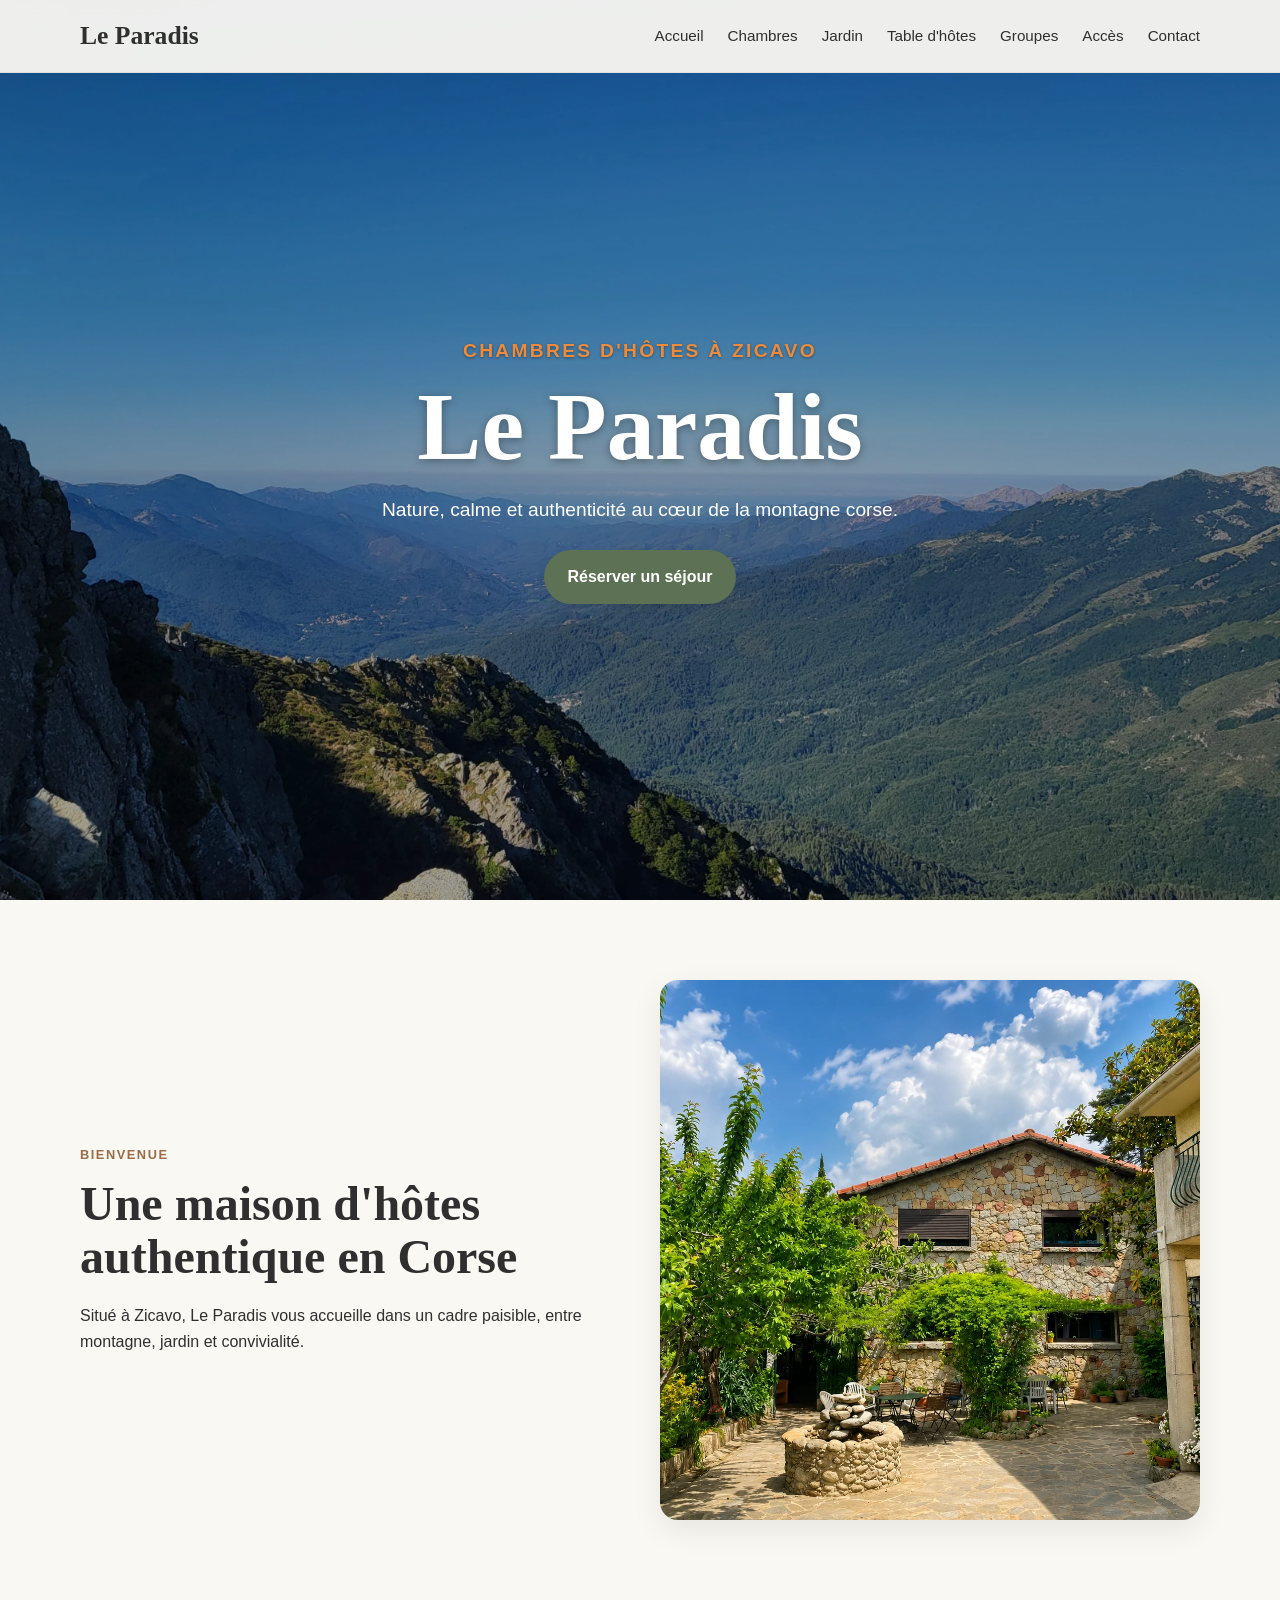
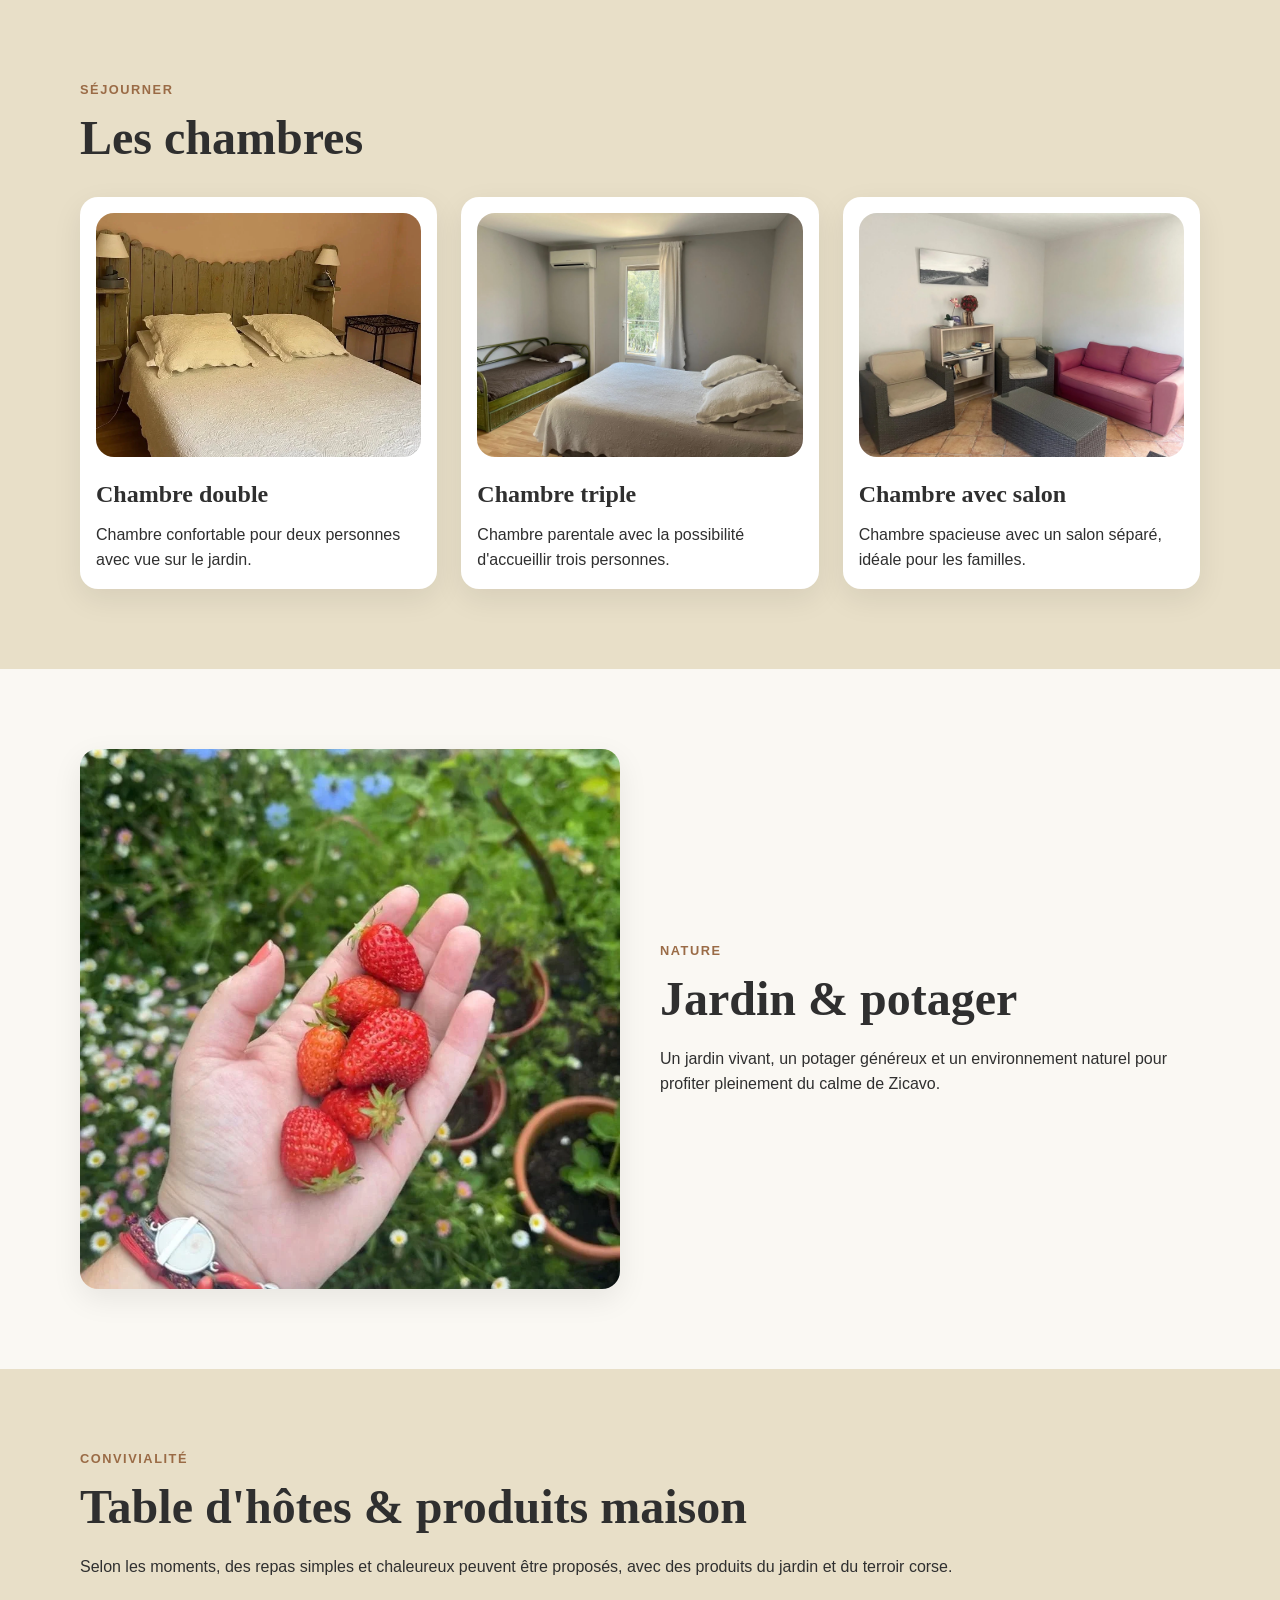
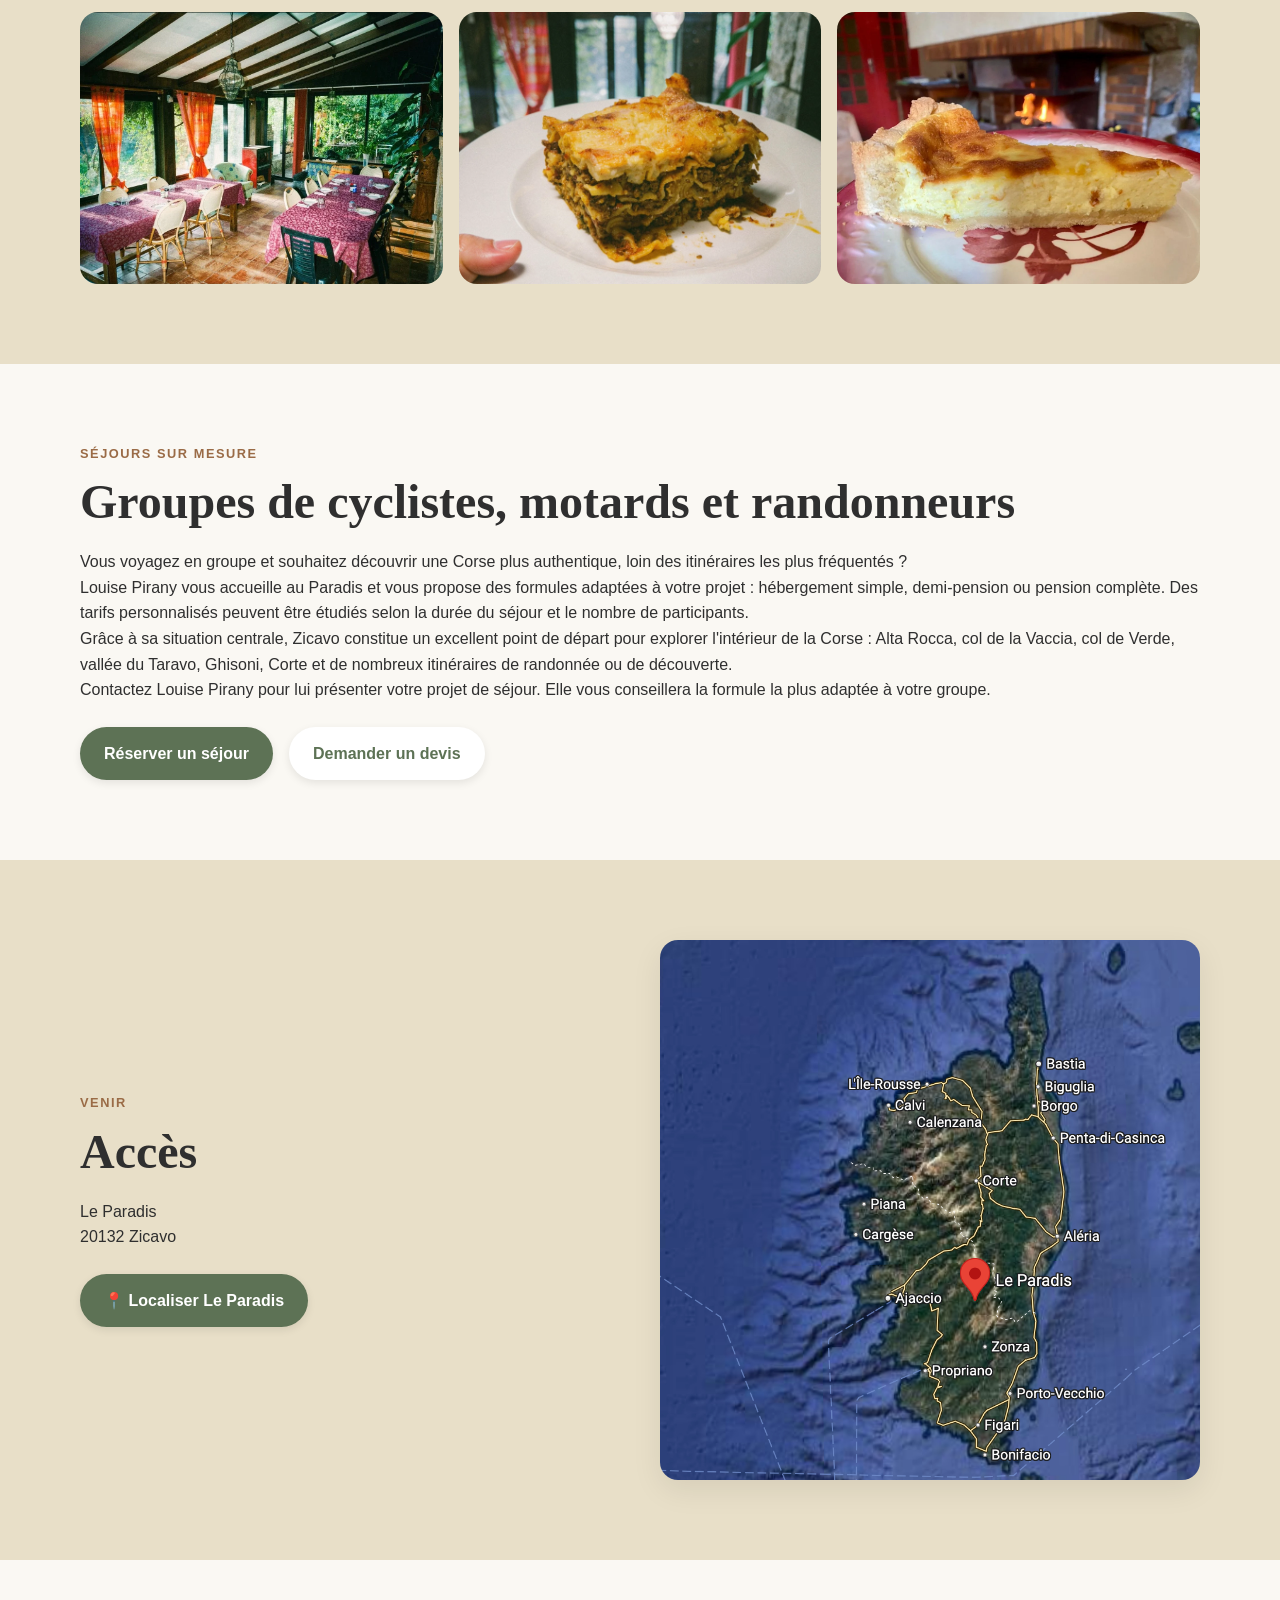
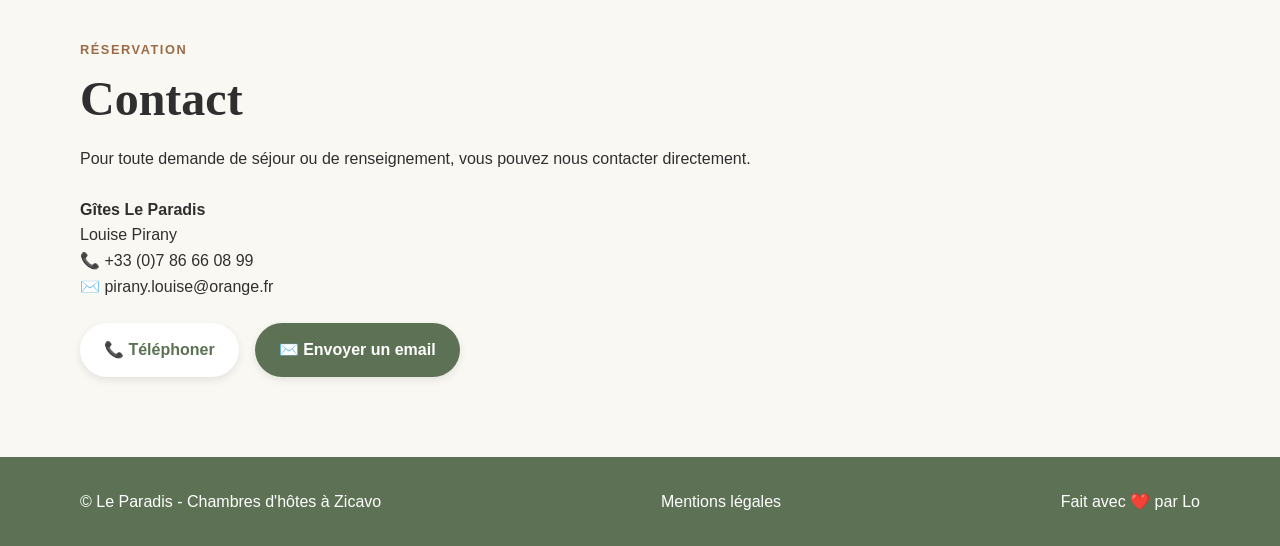
==== index.html @ b8a21bad "add box-shadow to .btn" ====
<!DOCTYPE html>
<html lang="fr">

<head>
    <meta charset="UTF-8" />
    <meta name="viewport" content="width=device-width, initial-scale=1.0" />

    <title>Le Paradis - Chambres d'hôtes à Zicavo en Corse</title>
    <meta name="description"
        content="Maison d'hôtes à Zicavo en Corse. Trois chambres, jardin, repas maison et séjour nature au cœur de la montagne corse." />

    <link rel="apple-touch-icon" sizes="180x180" href="favicon/apple-icon-180x180.png">

    <link rel="icon" type="image/png" sizes="32x32" href="favicon/favicon-32x32.png">
    <link rel="icon" href="favicon/favicon.ico">

    <meta name="theme-color" content="#5d7255">

    <link rel="stylesheet" href="css/style.css" />
</head>

<body>

    <header class="site-header">
        <div class="container header-inner">
            <a href="#accueil" class="logo">Le Paradis</a>

            <button class="nav-toggle" aria-label="Ouvrir le menu">
                ☰
            </button>

            <nav class="site-nav">
                <a href="#accueil">Accueil</a>
                <a href="#chambres">Chambres</a>
                <a href="#jardin">Jardin</a>
                <a href="#repas">Table d'hôtes</a>
                <a href="#groupes">Groupes</a>
                <a href="#acces">Accès</a>
                <a href="#contact">Contact</a>
            </nav>
        </div>
    </header>

    <main>

        <section id="accueil" class="hero">
            <div class="hero-content">
                <p class="eyebrow">Chambres d'hôtes à Zicavo</p>
                <h1>Le Paradis</h1>
                <p>Nature, calme et authenticité au cœur de la montagne corse.</p>
                <a href="#contact" class="btn btn-primary">Réserver un séjour</a>
            </div>
        </section>

        <section class="section">
            <div class="container grid-2">
                <div>
                    <p class="eyebrow">Bienvenue</p>
                    <h2>Une maison d'hôtes authentique en Corse</h2>
                    <p>
                        Situé à Zicavo, Le Paradis vous accueille dans un cadre paisible,
                        entre montagne, jardin et convivialité.
                    </p>
                </div>
                <div class="image-placeholder">
                    <img src="images/maison/le-paradis-zicavo-maison-exterieure.webp"
                        alt="Maison d'hôtes Le Paradis à Zicavo en Corse, jardin et terrasse au cœur de la montagne"
                        class="section-image" width="800" height="600" loading="lazy" />
                </div>
            </div>
        </section>

        <section id="chambres" class="section section-alt">
            <div class="container">
                <p class="eyebrow">Séjourner</p>
                <h2>Les chambres</h2>

                <div class="cards">
                    <article class="card">
                        <div class="card-image">
                            <img src="images/chambres/chambre-double-zicavo.webp"
                                alt="Chambre double de la maison d'hôtes Le Paradis à Zicavo en Corse" loading="lazy"
                                width="800" height="600" />
                        </div>
                        <h3>Chambre double</h3>
                        <p>Chambre confortable pour deux personnes avec vue sur le jardin.</p>
                    </article>

                    <article class="card">
                        <div class="card-image">
                            <img src="images/chambres/chambre-triple-zicavo.webp"
                                alt="Chambre triple de la maison d'hôtes Le Paradis à Zicavo en Corse" loading="lazy"
                                width="800" height="600" />
                        </div>
                        <h3>Chambre triple</h3>
                        <p>Chambre parentale avec la possibilité d'accueillir trois personnes.</p>
                    </article>

                    <article class="card">
                        <div class="card-image">
                            <img src="images/chambres/chambre-salon-zicavo.webp"
                                alt="Chambre avec salon de la maison d'hôtes Le Paradis à Zicavo en Corse"
                                loading="lazy" width="800" height="600" />
                        </div>
                        <h3>Chambre avec salon</h3>
                        <p>Chambre spacieuse avec un salon séparé, idéale pour les familles.</p>
                    </article>
                </div>
            </div>
        </section>

        <section id="jardin" class="section">
            <div class="container grid-2">
                <div class="image-placeholder">
                    <img src="images/jardin/jardin-fraises-zicavo.webp"
                        alt="Fraises du potager de la maison d'hôtes Le Paradis à Zicavo en Corse, nature et calme au cœur de la montagne"
                        class="section-image" width="800" height="600" loading="lazy" />
                </div>
                <div>
                    <p class="eyebrow">Nature</p>
                    <h2>Jardin & potager</h2>
                    <p>
                        Un jardin vivant, un potager généreux et un environnement naturel
                        pour profiter pleinement du calme de Zicavo.
                    </p>
                </div>
            </div>
        </section>

        <section id="repas" class="section section-alt">
            <div class="container">
                <p class="eyebrow">Convivialité</p>
                <h2>Table d'hôtes & produits maison</h2>
                <p>
                    Selon les moments, des repas simples et chaleureux peuvent être proposés,
                    avec des produits du jardin et du terroir corse.
                </p>

                <div class="gallery">
                    <div>
                        <img src="images/repas/repas-salle-a-manger-zicavo.webp"
                            alt="Salle à manger de la maison d'hôtes Le Paradis à Zicavo en Corse, convivialité et produits du terroir"
                            width="800" height="600" loading="lazy" class="gallery-image" />
                    </div>
                    <div>
                        <img src="images/repas/repas-lasagne-zicavo.webp"
                            alt="Lasagne de la maison d'hôtes Le Paradis à Zicavo en Corse, repas maison et convivialité"
                            width="800" height="600" loading="lazy" class="gallery-image" />
                    </div>
                    <div>
                        <img src="images/repas/repas-dessert-zicavo.webp"
                            alt="Dessert de la maison d'hôtes Le Paradis à Zicavo en Corse, repas maison et convivialité"
                            width="800" height="600" loading="lazy" class="gallery-image" />
                    </div>
                </div>
            </div>
        </section>

        <section id="groupes" class="section">
            <div class="container">
                <p class="eyebrow">Séjours sur mesure</p>
                <h2>Groupes de cyclistes, motards et randonneurs</h2>

                <p>
                    Vous voyagez en groupe et souhaitez découvrir une Corse plus authentique,
                    loin des itinéraires les plus fréquentés ?
                </p>

                <p>
                    Louise Pirany vous accueille au Paradis et vous propose des formules
                    adaptées à votre projet : hébergement simple, demi-pension ou pension complète.
                    Des tarifs personnalisés peuvent être étudiés selon la durée du séjour
                    et le nombre de participants.
                </p>

                <p>
                    Grâce à sa situation centrale, Zicavo constitue un excellent point de départ
                    pour explorer l'intérieur de la Corse :
                    Alta Rocca, col de la Vaccia, col de Verde, vallée du Taravo,
                    Ghisoni, Corte et de nombreux itinéraires de randonnée ou de découverte.
                </p>

                <p>
                    Contactez Louise Pirany pour lui présenter votre projet de séjour.
                    Elle vous conseillera la formule la plus adaptée à votre groupe.
                </p>

                <div class="contact-links">
                    <a href="#contact" class="btn btn-primary">
                        Réserver un séjour
                    </a>

                    <a href="mailto:pirany.louise@orange.fr?subject=Demande%20de%20devis%20-%20Le%20Paradis%20%C3%A0%20Zicavo&body=Bonjour%20Madame%20Pirany,"
                        target="_blank" class="btn btn-secondary">
                        Demander un devis
                    </a>
                </div>
            </div>
        </section>

        <section id="acces" class="section section-alt">
            <div class="container grid-2">
                <div>
                    <p class="eyebrow">Venir</p>
                    <h2>Accès</h2>
                    <p>
                        Le Paradis<br />
                        20132 Zicavo
                    </p>
                    <div class="contact-links">
                        <a class="btn btn-primary"
                            href="https://www.google.com/maps/search/?api=1&query=Le+Paradis+Zicavo" target="_blank"
                            rel="noopener noreferrer">
                            📍 Localiser Le Paradis
                        </a>
                    </div>
                </div>

                <div class="image-placeholder">
                    <a href="https://www.google.com/maps/search/?api=1&query=Le+Paradis+Zicavo" target="_blank"
                        rel="noopener noreferrer">
                        <img src="images/acces/le-paradis-route-zicavo.png"
                            alt="Route d'accès à la maison d'hôtes Le Paradis à Zicavo en Corse, nature et montagne"
                            class="section-image" width="800" height="600" loading="lazy" />
                    </a>
                </div>
            </div>
        </section>

        <section id="contact" class="section">
            <div class="container">
                <p class="eyebrow">Réservation</p>
                <h2>Contact</h2>
                <p>
                    Pour toute demande de séjour ou de renseignement, vous pouvez nous contacter directement.<br><br>

                    <strong>Gîtes Le Paradis</strong><br>
                    Louise Pirany<br>
                    📞 +33 (0)7 86 66 08 99<br>
                    ✉️ pirany.louise@orange.fr
                </p>

                <div class="contact-links">
                    <a href="tel:+33786660899" class="btn btn-secondary">📞 Téléphoner</a>
                    <a href="mailto:pirany.louise@orange.fr?subject=Demande%20de%20renseignements%20-%20Le%20Paradis&body=Bonjour%20Madame%20Pirany,"
                        target="_blank" class="btn btn-primary">✉️ Envoyer un email</a>
                </div>
            </div>
        </section>

    </main>

    <footer class="site-footer">
        <div class="container footer-inner">
            <p>© Le Paradis - Chambres d'hôtes à Zicavo</p>
            <a href="mentions-legales.html">Mentions légales</a>
            <a href="https://lo1176.github.io/laurentbinder-portfolio/" target="_blank" rel="noopener noreferrer">
                Fait avec ❤️ par Lo
            </a>
        </div>
    </footer>

    <script src="js/main.js"></script>
</body>

</html>
---- css/style.css ----
:root {
  --color-primary: #5d7255;
  --color-secondary: #e8dfc8;
  --color-accent: #9a6b46;

  --color-text: #2f2f2f;
  --color-muted: #6f6f6f;
  --color-background: #faf8f3;
  --color-white: #ffffff;

  --font-heading: Georgia, serif;
  --font-body: Arial, sans-serif;

  --container-width: 1120px;
  --radius: 18px;
  --shadow: 0 10px 30px rgba(0, 0, 0, 0.08);

  --space-xs: 8px;
  --space-sm: 16px;
  --space-md: 24px;
  --space-lg: 40px;
  --space-xl: 80px;

  --header-height: 72px;
}

/* Reset */
* {
  margin: 0;
  padding: 0;
  box-sizing: border-box;
}

html {
  scroll-behavior: smooth;
}

body {
  font-family: var(--font-body);
  color: var(--color-text);
  background: var(--color-background);
  line-height: 1.6;
}

html,
body {
  overflow-x: hidden;
}

img {
  max-width: 100%;
  display: block;
}

a {
  color: inherit;
  text-decoration: none;
}

/* Layout */
.container {
  width: min(100% - 32px, var(--container-width));
  margin-inline: auto;
}

.section {
  padding-block: var(--space-xl);
}

.section-alt {
  background: var(--color-secondary);
}

.grid-2 {
  display: grid;
  gap: var(--space-lg);
  align-items: center;
}

@media (min-width: 1024px) {
  .grid-2 {
    grid-template-columns: repeat(2, 1fr);
  }
}

/* Header */
.site-header {
  position: fixed;
  top: 0;
  z-index: 10;
  width: 100%;
  background: rgba(250, 248, 243, 0.95);
  backdrop-filter: blur(8px);
  border-bottom: 1px solid rgba(0, 0, 0, 0.06);
}

.header-inner {
  min-height: var(--header-height);
  display: flex;
  align-items: center;
  justify-content: space-between;
  gap: var(--space-sm);
}

.logo {
  font-family: var(--font-heading);
  font-size: 1.6rem;
  font-weight: bold;
}

.site-nav {
  display: none;
  gap: var(--space-md);
  align-items: center;
}

.site-nav a {
  font-size: 0.95rem;
  white-space: nowrap;
}

.nav-toggle {
  background: none;
  border: 0;
  font-size: 1.8rem;
  cursor: pointer;
}

.site-nav.is-open {
  display: flex;
  position: absolute;
  top: var(--header-height);
  left: 0;
  right: 0;
  flex-direction: column;
  background: var(--color-background);
  padding: var(--space-md);
  box-shadow: var(--shadow);
  gap: var(--space-sm);
}

@media (min-width: 1024px) {
  .site-nav {
    display: flex;
  }

  .nav-toggle {
    display: none;
  }
}

/* Hero */
.hero {
  min-height: 100vh;
  width: 100%;
  padding: 120px var(--space-sm) var(--space-xl);
  display: grid;
  place-items: center;
  text-align: center;
  color: var(--color-white);
  background:
    linear-gradient(rgba(0, 0, 0, 0.35), rgba(0, 0, 0, 0.35)),
    url("../images/hero/hero.webp") center / cover no-repeat;
}

.hero-content {
  width: 100%;
  max-width: 760px;
}

.hero .eyebrow {
  color: #ed8b3d;
  text-shadow: 0 1px 3px rgba(0,0,0,0.4);
  font-size: 1.2rem;
}

.hero h1 {
  margin: 12px 0 20px;
  font-family: var(--font-heading);
  font-size: clamp(3rem, 9vw, 6rem);
  line-height: 1;
  text-shadow: 0 2px 8px rgba(0, 0, 0, 0.35);
}

.hero p:not(.eyebrow) {
  margin-bottom: var(--space-md);
  font-size: 1.2rem;
}

/* Text */
h2 {
  margin-bottom: 20px;
  font-family: var(--font-heading);
  font-size: clamp(2rem, 5vw, 3rem);
  line-height: 1.1;
}

h3 {
  margin: 18px 0 8px;
  font-family: var(--font-heading);
  font-size: 1.5rem;
}

.eyebrow {
  margin-bottom: 12px;
  color: var(--color-accent);
  font-size: 0.8rem;
  font-weight: bold;
  letter-spacing: 0.12em;
  text-transform: uppercase;
}

/* Buttons */
.btn {
  display: inline-block;
  padding: 14px 24px;
  border-radius: 999px;
  font-weight: bold;
  transition: 0.25s ease;
  max-width: 100%;
  text-align: center;
  box-shadow: 0 3px 8px rgba(0, 0, 0, 0.09);
}

.btn-primary {
  background: var(--color-primary);
  color: var(--color-white);
}

.btn-secondary {
  background: var(--color-white);
  color: var(--color-primary);
}

.btn:hover {
  transform: translateY(-2px);
  box-shadow: 0 6px 16px rgba(0, 0, 0, 0.12);
}

/* Button containers */
.contact-links {
  display: flex;
  flex-wrap: wrap;
  gap: var(--space-sm);
  margin-top: var(--space-md);
}

.hero-content .btn {
  margin-top: 0;
}

/* Cards */
.cards {
  display: grid;
  grid-template-columns: minmax(0, 1fr);
  gap: var(--space-md);
  margin-top: 32px;
}

@media (min-width: 1024px) {
  .cards {
    grid-template-columns: repeat(3, minmax(0, 1fr));
  }
}

.card {
  min-width: 0;
  width: 100%;
  overflow: hidden;
  background: var(--color-white);
  padding: var(--space-sm);
  border-radius: var(--radius);
  box-shadow: var(--shadow);
}

.card h3,
.card p {
  overflow-wrap: break-word;
}

.card-image,
.gallery div {
  /* min-height: 240px; */
  border-radius: var(--radius);
  background: #d8d0bf;
  display: grid;
  place-items: center;
  overflow: hidden;
  color: var(--color-muted);
}

.card-image {
  aspect-ratio: 4 / 3;
}

.image-placeholder {
  overflow: hidden;
  border-radius: var(--radius);
  box-shadow: var(--shadow);
  aspect-ratio: 1 / 1;
}

.card-image img,
.image-placeholder img,
.section-image,
.gallery img {
  width: 100%;
  height: 100%;
  object-fit: cover;
  display: block;
}

/* Gallery */
.gallery {
  display: grid;
  gap: var(--space-sm);
  margin-top: 32px;
}

@media (min-width: 1024px) {
  .gallery {
    grid-template-columns: repeat(3, 1fr);
  }
}

/* Footer */
.site-footer {
  background: var(--color-primary);
  color: var(--color-white);
  padding-block: 32px;
}

.footer-inner {
  display: flex;
  flex-direction: column;
  gap: 12px;
}

@media (min-width: 1024px) {
  .footer-inner {
    flex-direction: row;
    justify-content: space-between;
    align-items: center;
  }
}
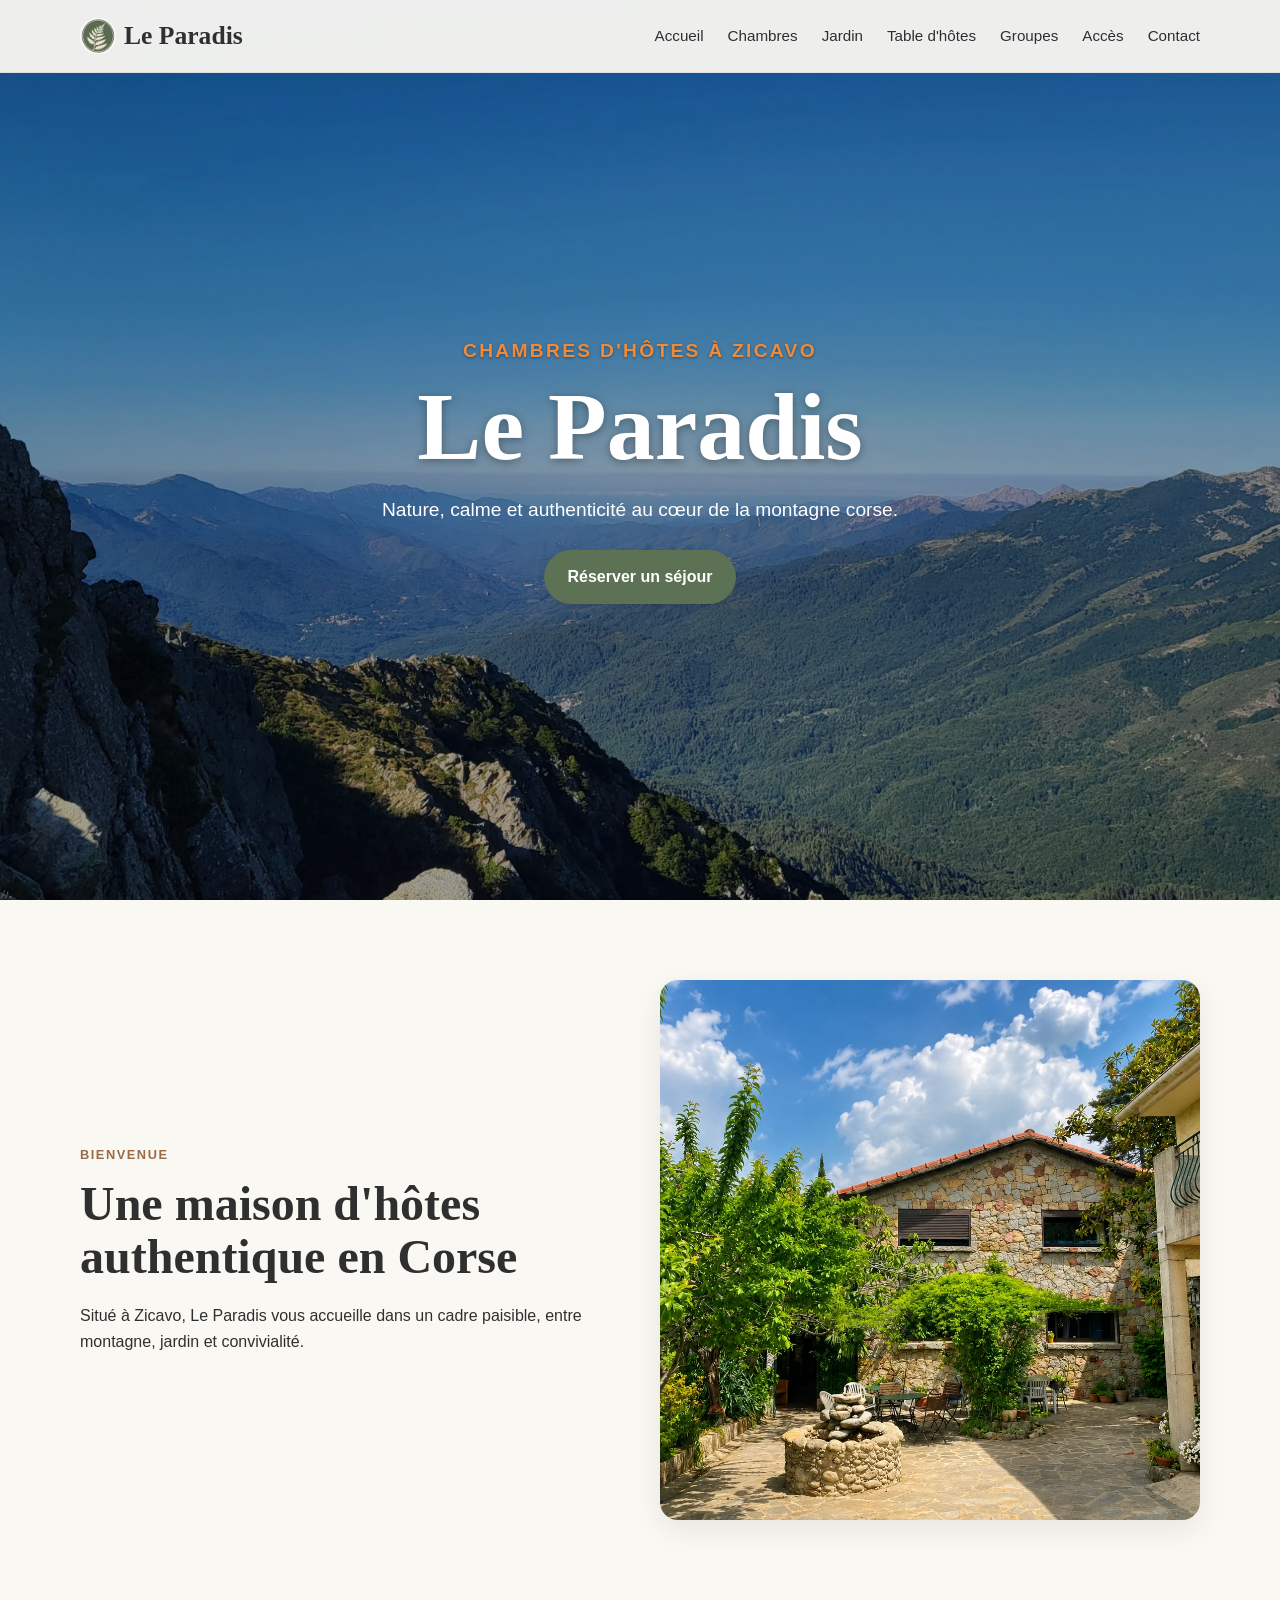
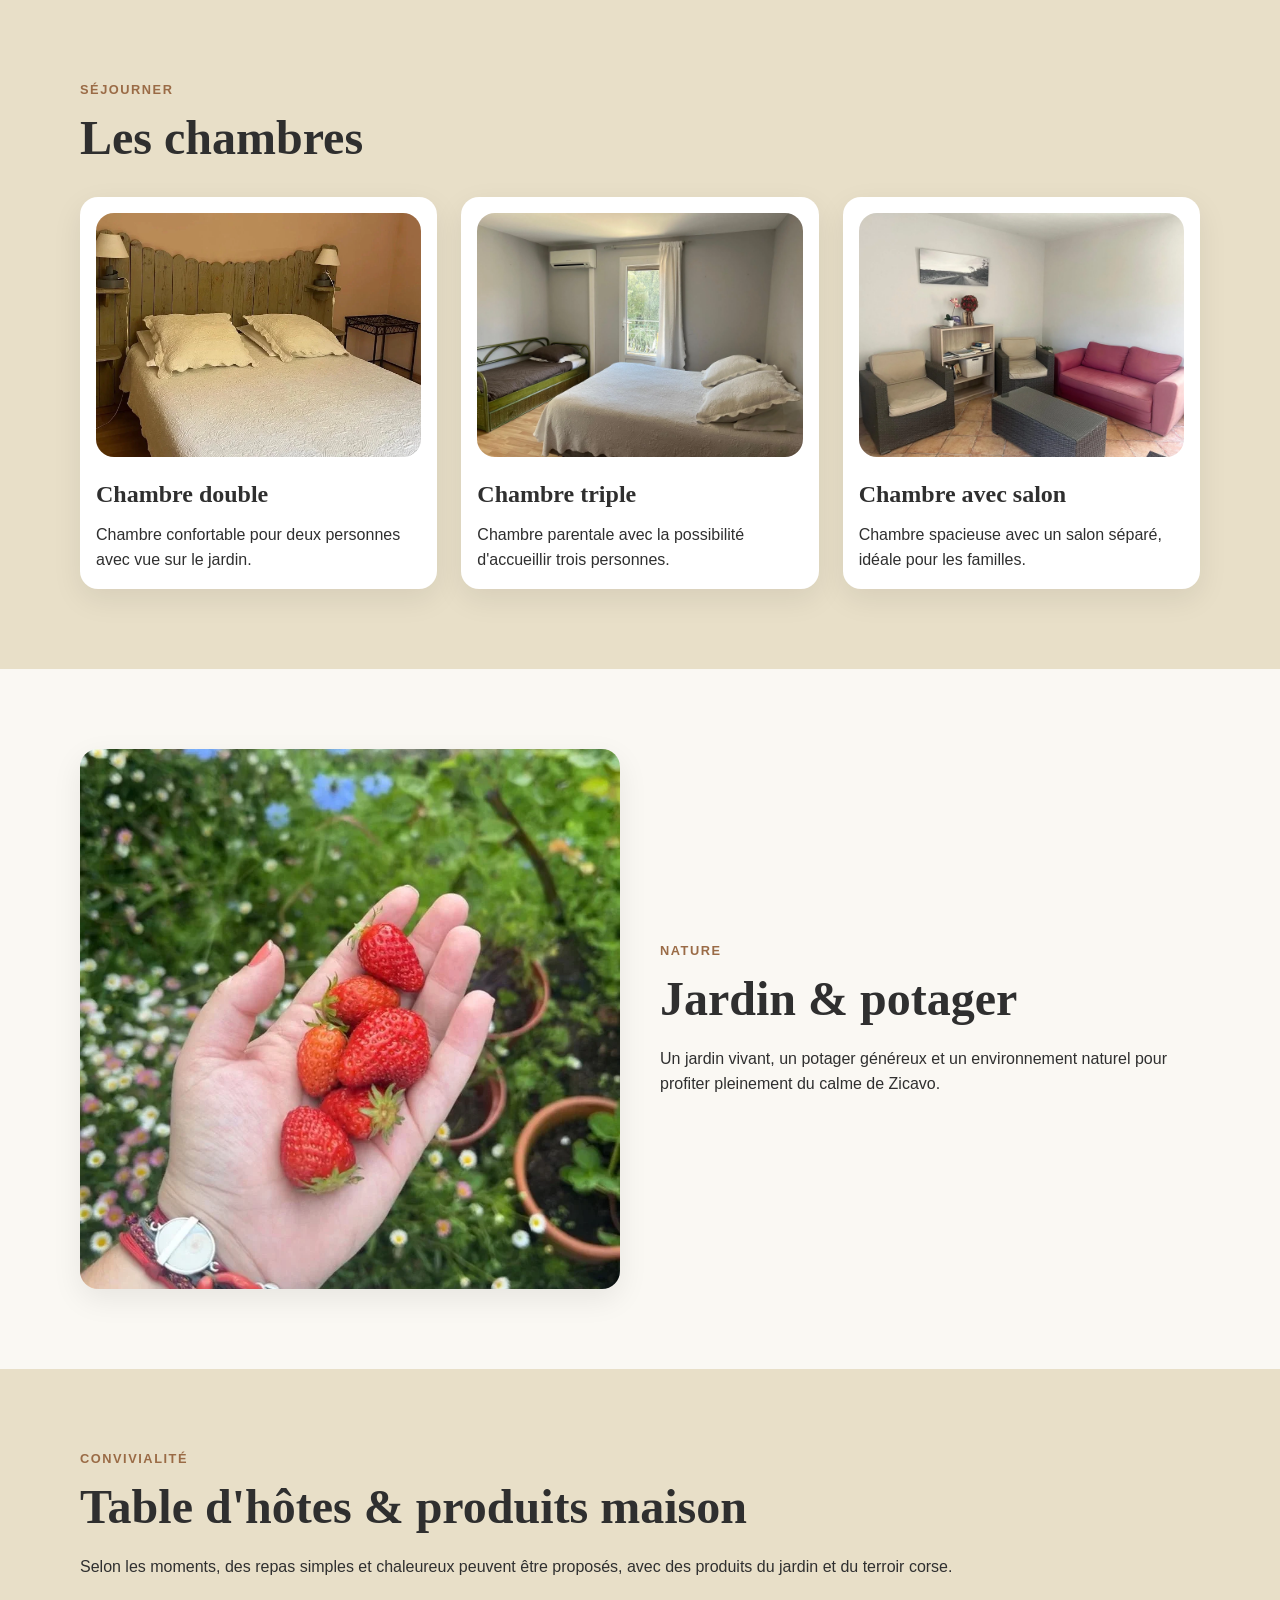
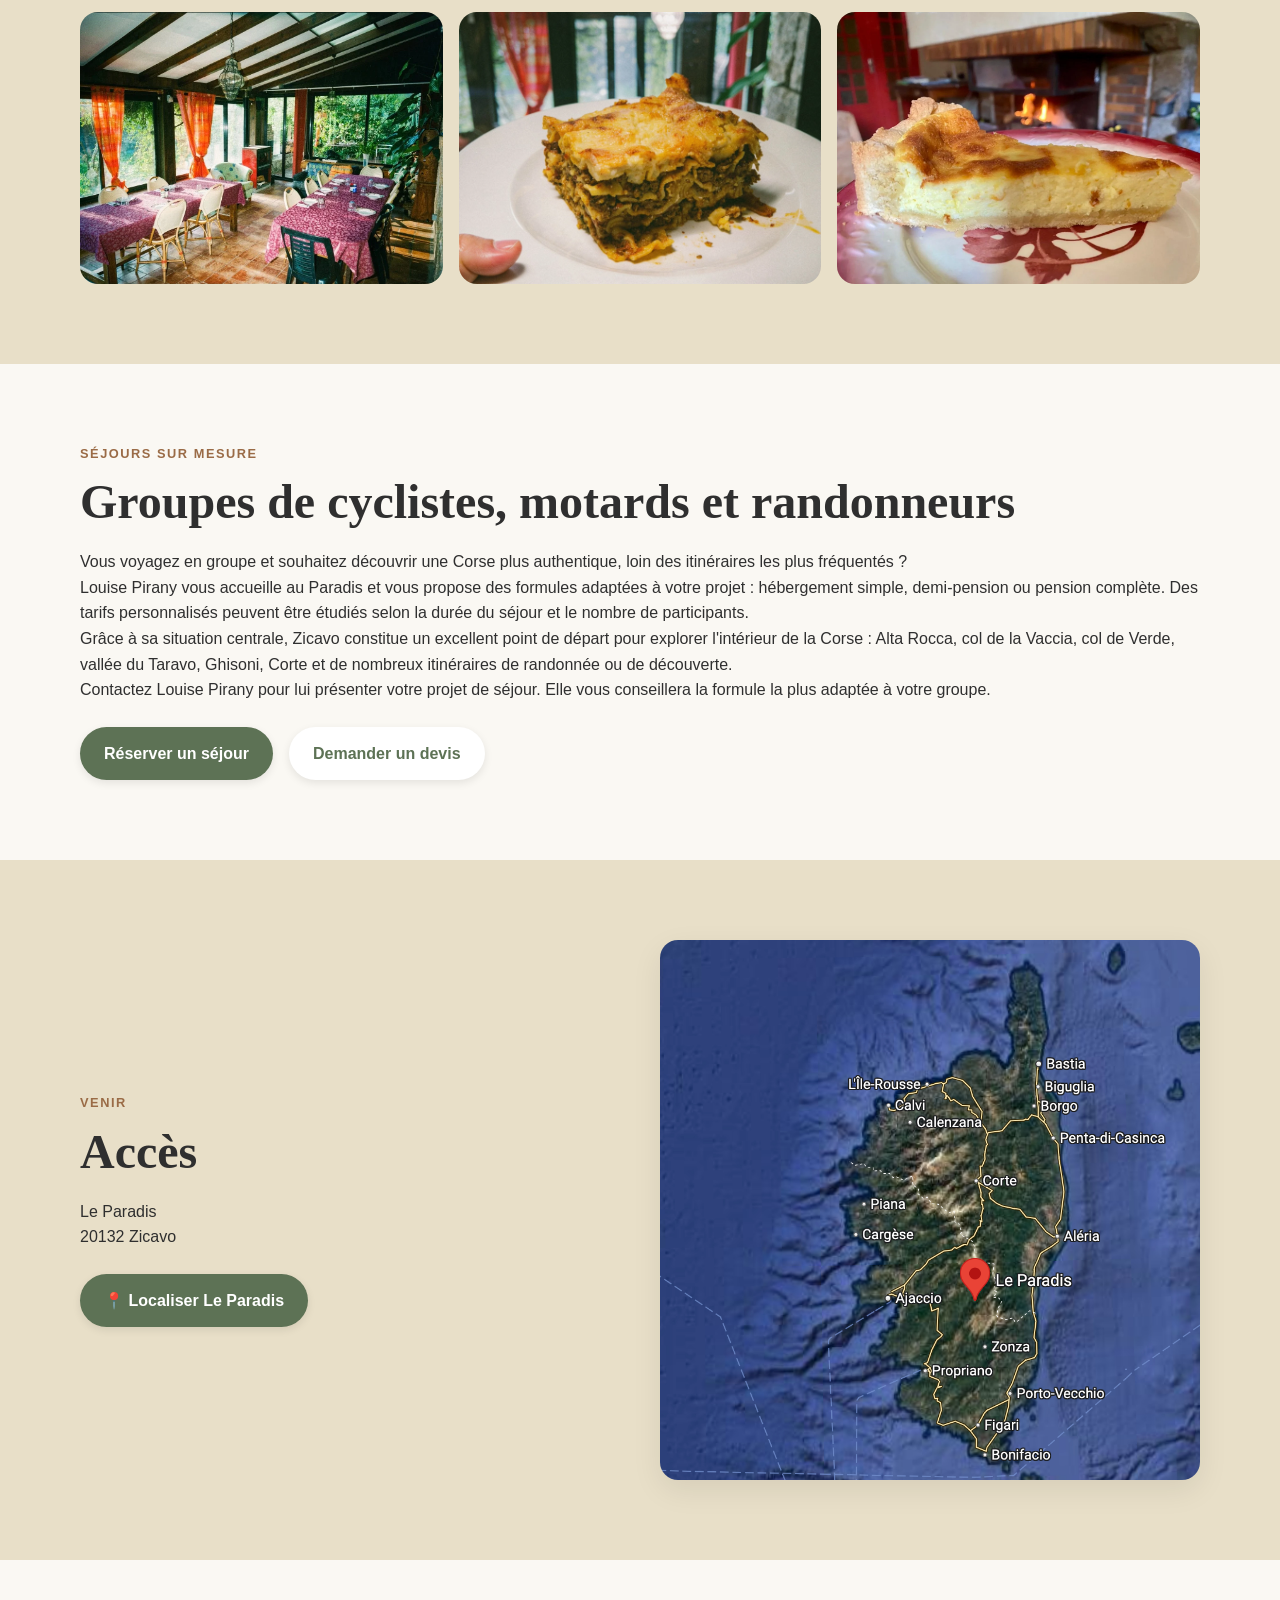
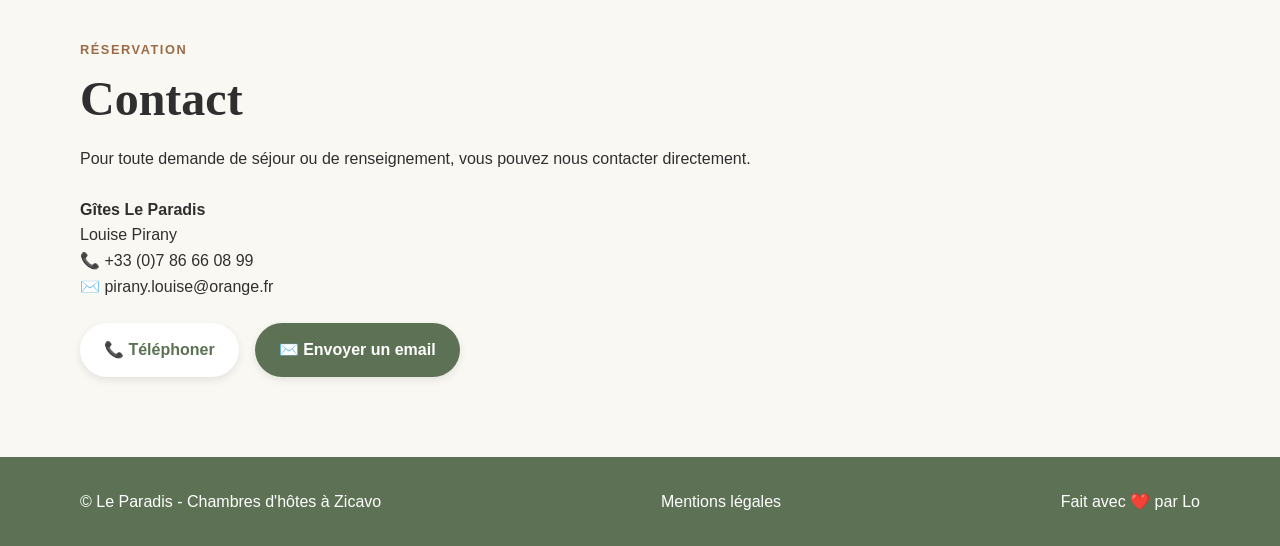
==== commit 8afde296: "add logo" ====
--- a/index.html
+++ b/index.html
@@ -23,7 +23,10 @@
 
     <header class="site-header">
         <div class="container header-inner">
-            <a href="#accueil" class="logo">Le Paradis</a>
+            <a href="#accueil" class="logo">
+                <img src="images/logo/logo-le-paradis.webp" alt="" aria-hidden="true">
+                <span>Le Paradis</span>
+            </a>
 
             <button class="nav-toggle" aria-label="Ouvrir le menu">
                 ☰
--- a/css/style.css
+++ b/css/style.css
@@ -103,9 +103,27 @@
 }
 
 .logo {
+  display: flex;
+  align-items: center;
+  gap: var(--space-xs);
   font-family: var(--font-heading);
   font-size: 1.6rem;
   font-weight: bold;
+
+  transition: opacity 0.25s ease;
+}
+
+.logo:hover {
+  opacity: 0.9;
+    transform: translateY(-1px);
+
+}
+
+.logo img {
+  width: 36px;
+  height: 36px;
+  border-radius: 50%;
+  flex-shrink: 0;
 }
 
 .site-nav {
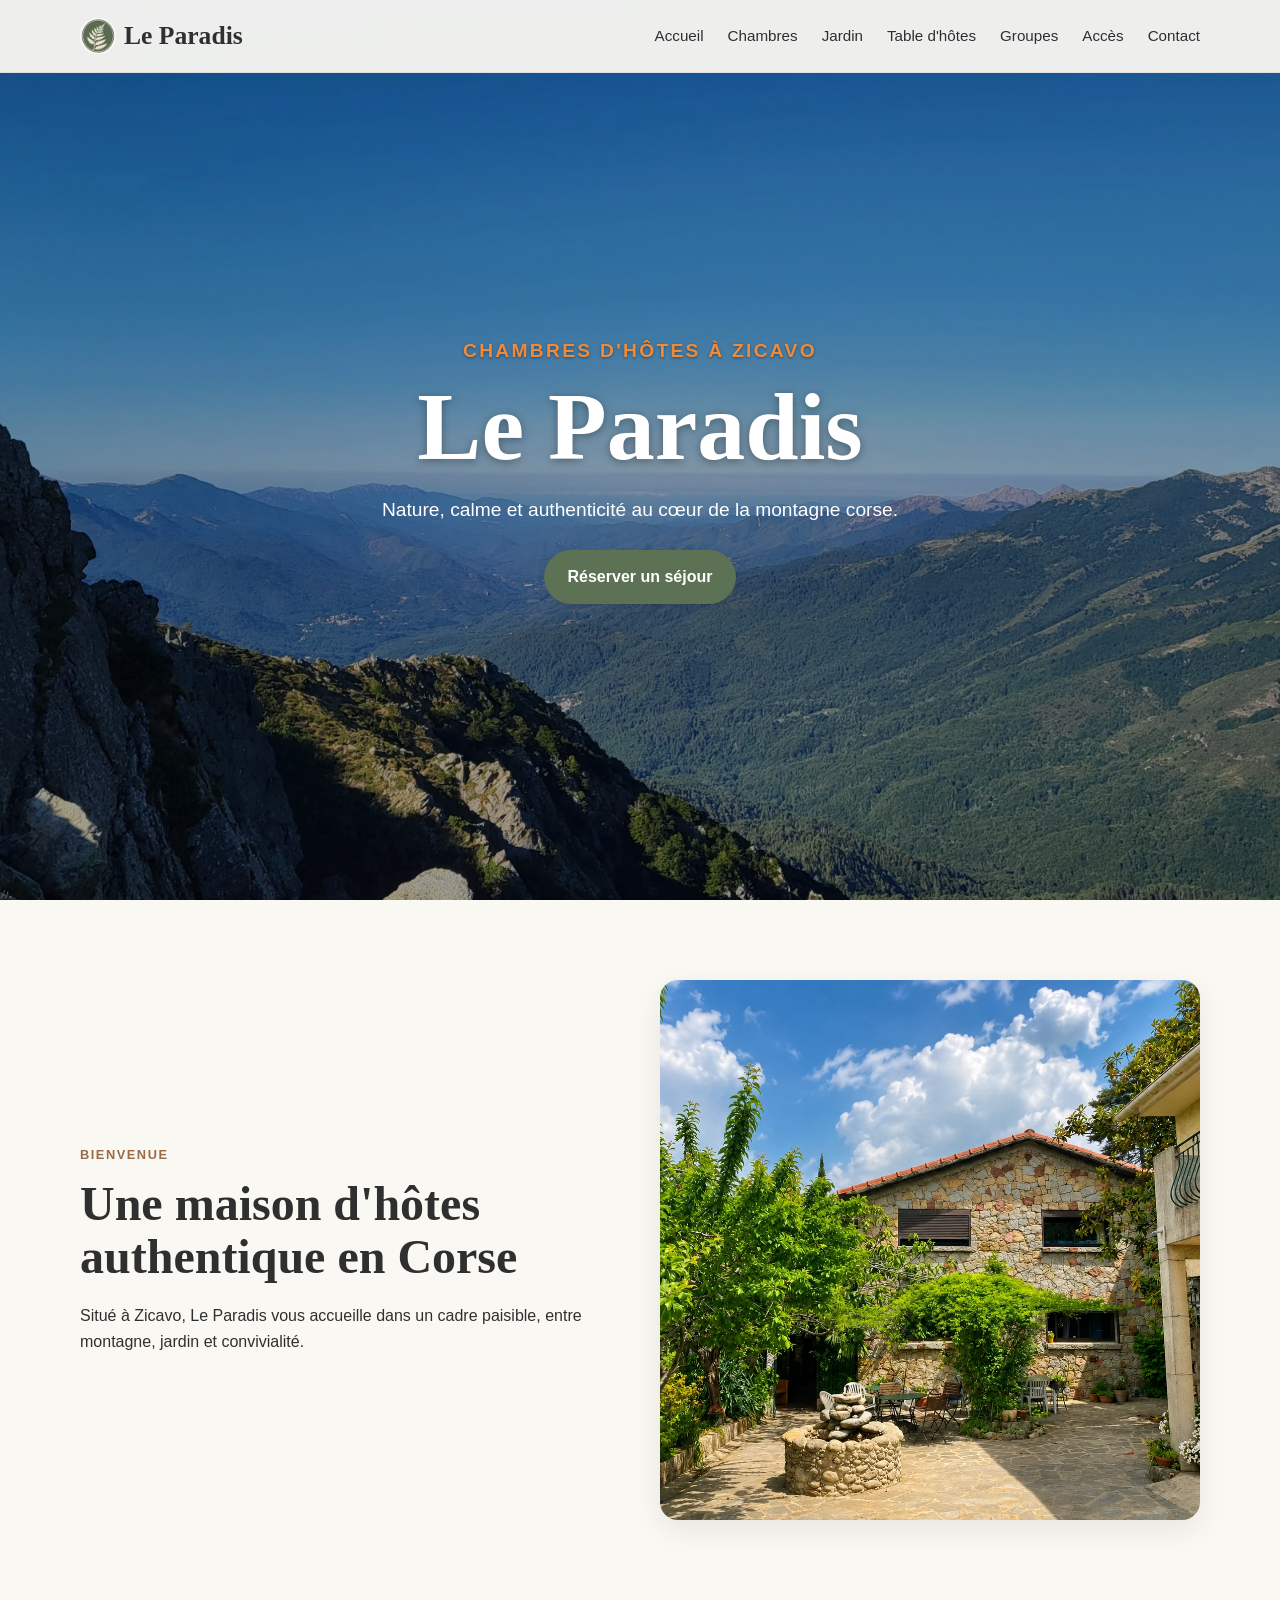
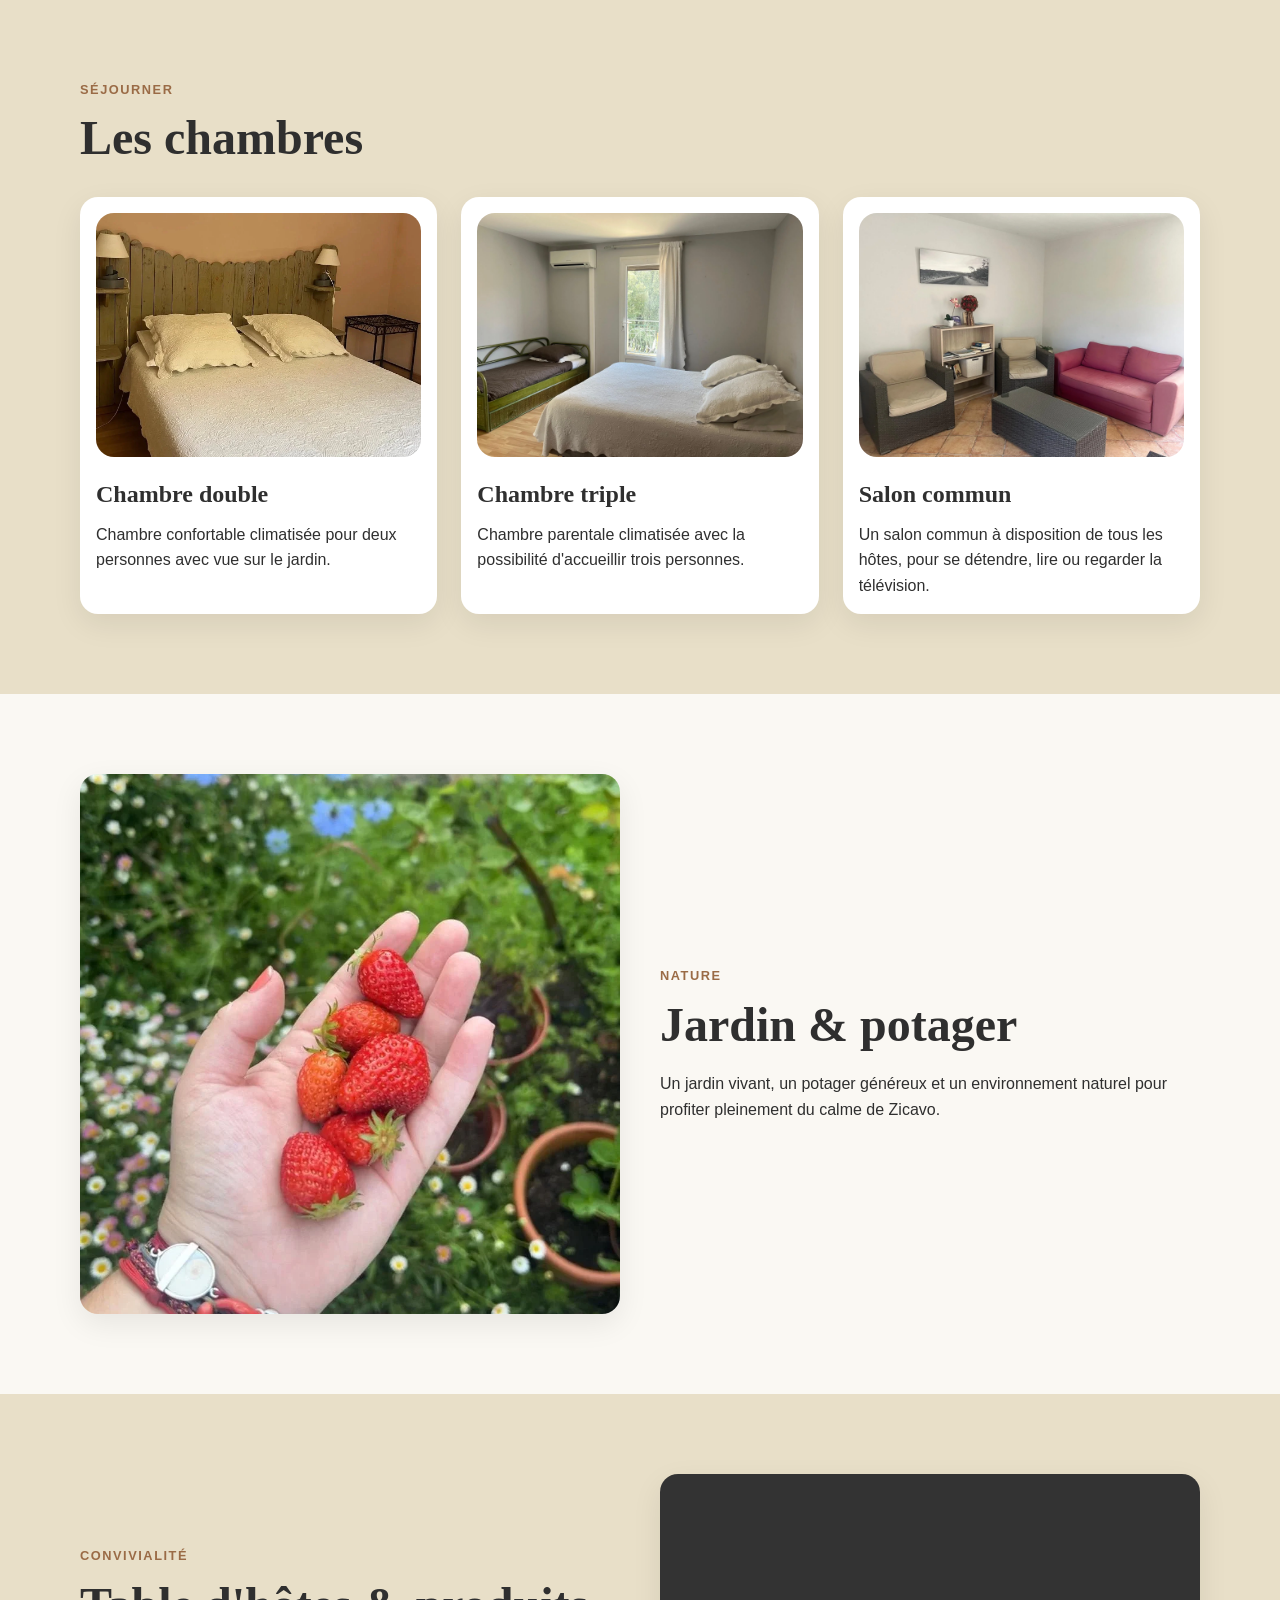
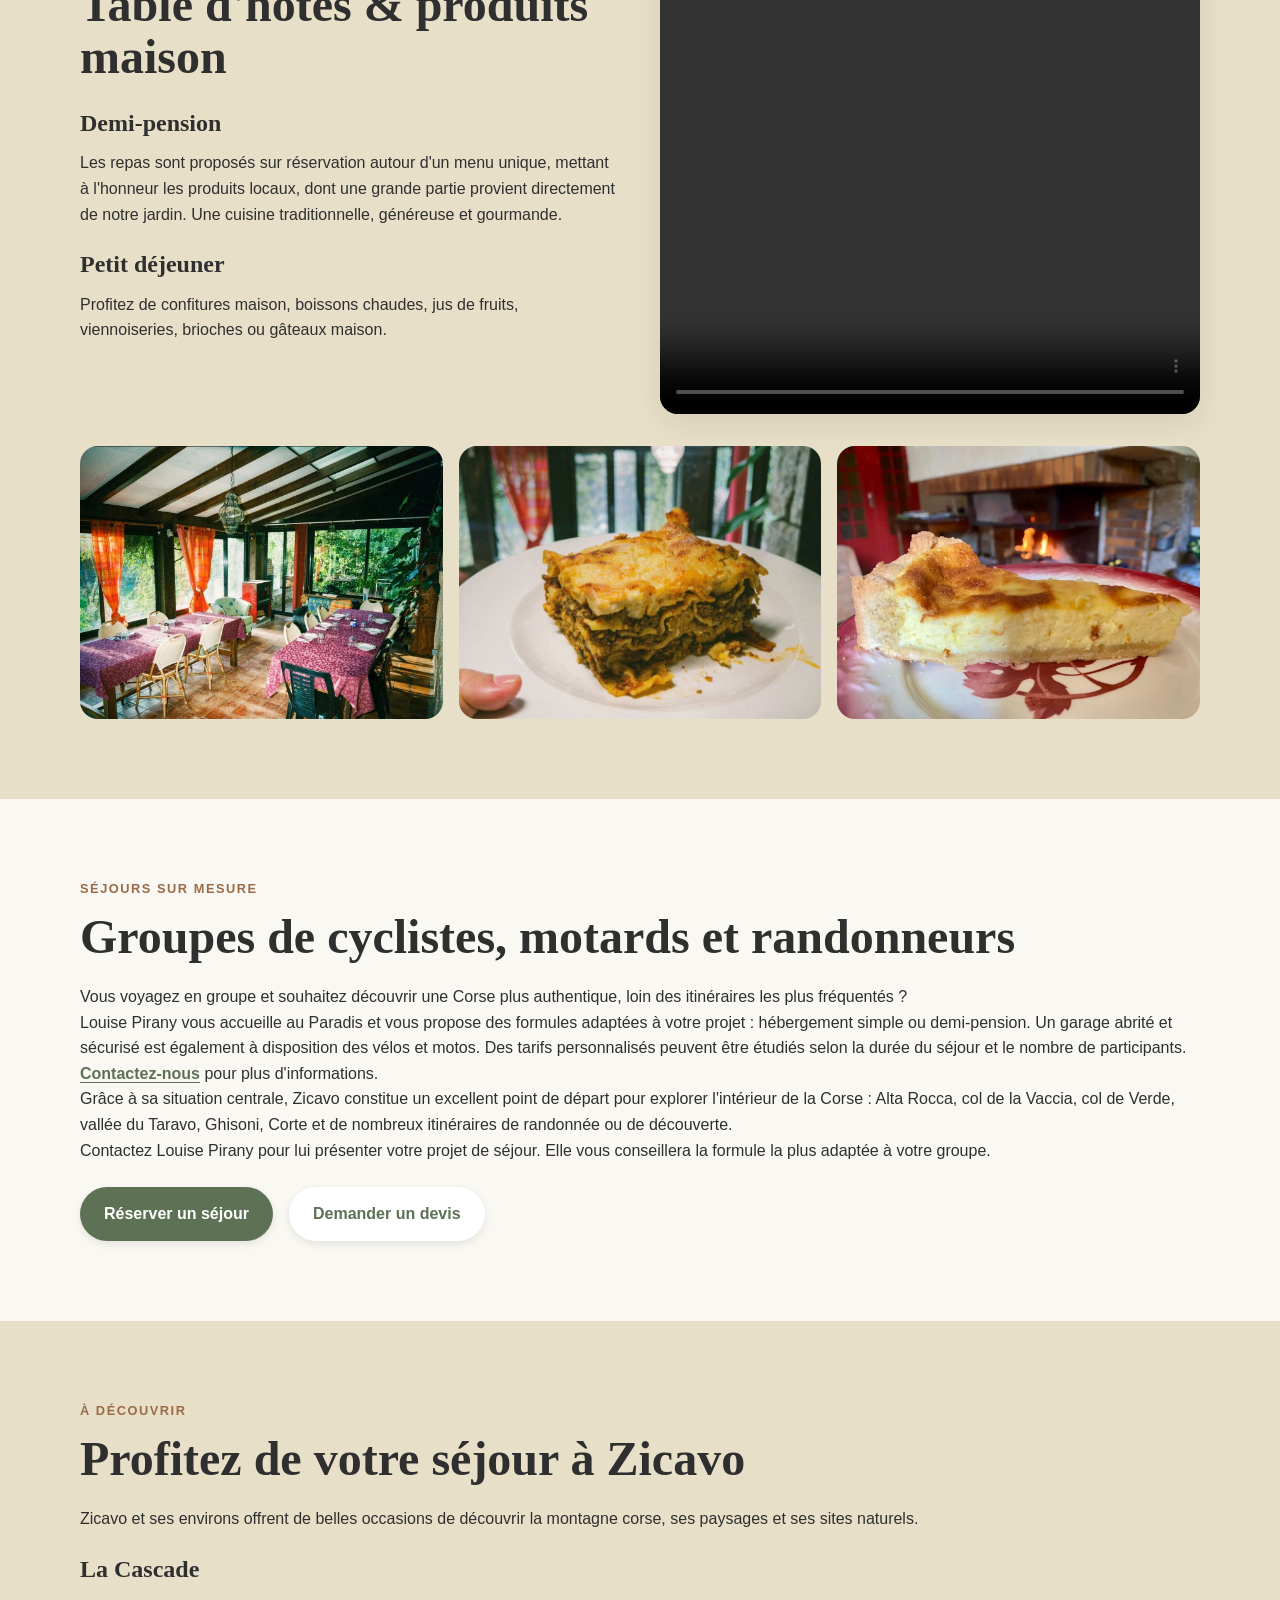
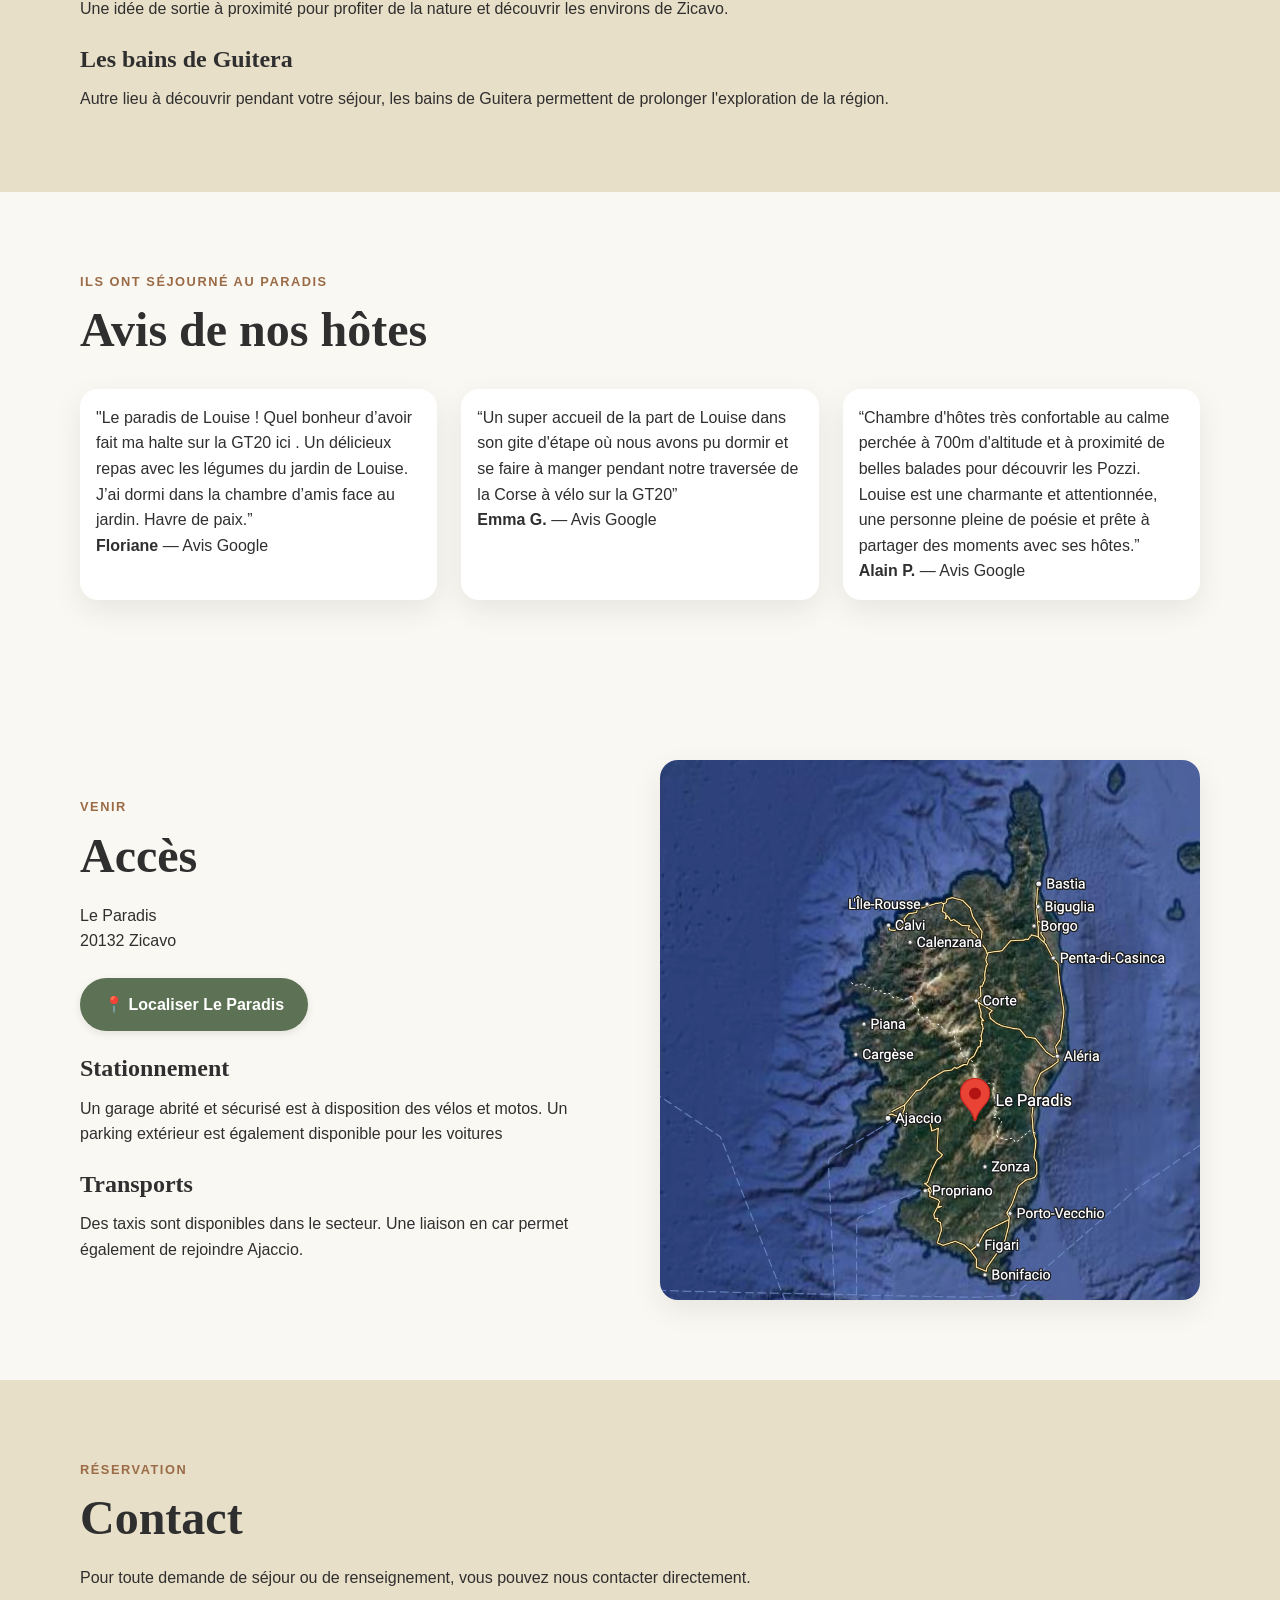
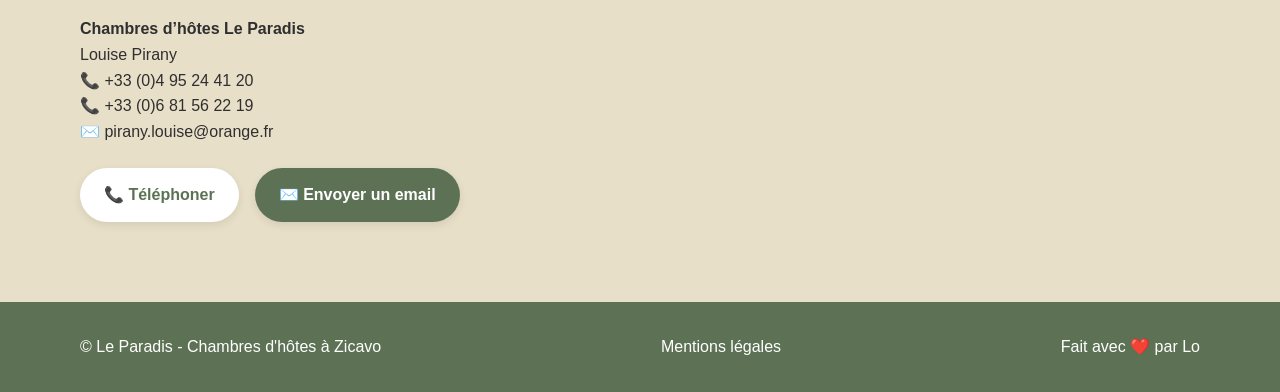
==== commit 0fa64b1d: "add client modifications" ====
--- a/index.html
+++ b/index.html
@@ -86,7 +86,8 @@
                                 width="800" height="600" />
                         </div>
                         <h3>Chambre double</h3>
-                        <p>Chambre confortable pour deux personnes avec vue sur le jardin.</p>
+                        <p>Chambre confortable climatisée pour deux personnes avec vue sur le jardin.
+                        </p>
                     </article>
 
                     <article class="card">
@@ -96,17 +97,19 @@
                                 width="800" height="600" />
                         </div>
                         <h3>Chambre triple</h3>
-                        <p>Chambre parentale avec la possibilité d'accueillir trois personnes.</p>
+                        <p>Chambre parentale climatisée avec la possibilité d'accueillir trois
+                            personnes.</p>
                     </article>
 
                     <article class="card">
                         <div class="card-image">
                             <img src="images/chambres/chambre-salon-zicavo.webp"
-                                alt="Chambre avec salon de la maison d'hôtes Le Paradis à Zicavo en Corse"
-                                loading="lazy" width="800" height="600" />
+                                alt="Salon de la maison d'hôtes Le Paradis à Zicavo en Corse" loading="lazy" width="800"
+                                height="600" />
                         </div>
-                        <h3>Chambre avec salon</h3>
-                        <p>Chambre spacieuse avec un salon séparé, idéale pour les familles.</p>
+                        <h3>Salon commun</h3>
+                        <p>Un salon commun à disposition de tous les hôtes, pour se détendre, lire ou regarder la
+                            télévision.</p>
                     </article>
                 </div>
             </div>
@@ -132,12 +135,31 @@
 
         <section id="repas" class="section section-alt">
             <div class="container">
-                <p class="eyebrow">Convivialité</p>
-                <h2>Table d'hôtes & produits maison</h2>
-                <p>
-                    Selon les moments, des repas simples et chaleureux peuvent être proposés,
-                    avec des produits du jardin et du terroir corse.
-                </p>
+
+                <div class="grid-2">
+
+                    <div class="meal-text">
+                        <p class="eyebrow">Convivialité</p>
+                        <h2>Table d'hôtes & produits maison</h2>
+                        <h3>Demi-pension</h3>
+                        <p>Les repas sont proposés sur réservation autour d'un menu unique,
+                            mettant à l'honneur les produits locaux, dont une grande partie provient directement
+                            de notre jardin. Une cuisine traditionnelle, généreuse et gourmande.
+                        </p>
+                        <h3>Petit déjeuner</h3>
+                        <p>Profitez de confitures maison, boissons chaudes, jus de fruits,
+                            viennoiseries, brioches ou gâteaux maison.
+                        </p>
+                    </div>
+
+                    <div class="meal-video">
+                        <video controls preload="metadata" playsinline>
+                            <source src="videos/table-hotes-le-paradis-zicavo.mp4" type="video/mp4">
+                            Ceci est un aperçu de la table d'hôtes au Paradis. Votre navigateur ne permet pas de lire
+                            cette vidéo.
+                        </video>
+                    </div>
+                </div>
 
                 <div class="gallery">
                     <div>
@@ -171,9 +193,11 @@
 
                 <p>
                     Louise Pirany vous accueille au Paradis et vous propose des formules
-                    adaptées à votre projet : hébergement simple, demi-pension ou pension complète.
+                    adaptées à votre projet : hébergement simple ou demi-pension.
+                    Un garage abrité et sécurisé est également à disposition des vélos et motos.
                     Des tarifs personnalisés peuvent être étudiés selon la durée du séjour
-                    et le nombre de participants.
+                    et le nombre de participants. <a href="#contact" class="link">Contactez-nous</a> pour plus
+                    d'informations.
                 </p>
 
                 <p>
@@ -201,7 +225,68 @@
             </div>
         </section>
 
-        <section id="acces" class="section section-alt">
+        <section class="section section-alt">
+            <div class="container">
+                <p class="eyebrow">À découvrir</p>
+                <h2>Profitez de votre séjour à Zicavo</h2>
+
+                <p>
+                    Zicavo et ses environs offrent de belles occasions de découvrir la montagne
+                    corse, ses paysages et ses sites naturels.
+                </p>
+
+                <h3>La Cascade</h3>
+                <p>
+                    Une idée de sortie à proximité pour profiter de la nature et découvrir
+                    les environs de Zicavo.
+                </p>
+
+                <h3>Les bains de Guitera</h3>
+                <p>
+                    Autre lieu à découvrir pendant votre séjour, les bains de Guitera
+                    permettent de prolonger l'exploration de la région.
+                </p>
+            </div>
+        </section>
+
+        <section class="section">
+            <div class="container">
+                <p class="eyebrow">Ils ont séjourné au Paradis</p>
+                <h2>Avis de nos hôtes</h2>
+
+                <div class="cards">
+                    <article class="card">
+                        <p>
+                            "Le paradis de Louise !
+                            Quel bonheur d’avoir fait ma halte sur la GT20 ici .
+                            Un délicieux repas avec les légumes du jardin de Louise.
+                            J’ai dormi dans la chambre d’amis face au jardin. Havre de paix.”
+                        </p>
+                        <p><strong>Floriane</strong> — Avis Google</p>
+                    </article>
+
+                    <article class="card">
+                        <p>
+                            “Un super accueil de la part de Louise dans son gite d'étape où nous avons pu dormir et se
+                            faire à manger pendant notre traversée de la Corse à vélo sur la GT20”
+                        </p>
+                        <p><strong>Emma G.</strong> — Avis Google</p>
+                    </article>
+
+                    <article class="card">
+                        <p>
+                            “Chambre d'hôtes très confortable au calme perchée à 700m d'altitude et à proximité de
+                            belles balades pour découvrir les Pozzi. Louise est une charmante et attentionnée, une
+                            personne
+                            pleine de poésie et prête à partager des moments avec ses hôtes.”
+                        </p>
+                        <p><strong>Alain P.</strong> — Avis Google</p>
+                    </article>
+                </div>
+            </div>
+        </section>
+
+        <section id="acces" class="section">
             <div class="container grid-2">
                 <div>
                     <p class="eyebrow">Venir</p>
@@ -217,6 +302,14 @@
                             📍 Localiser Le Paradis
                         </a>
                     </div>
+                    <h3>Stationnement</h3>
+                    <p>Un garage abrité et sécurisé est à disposition des vélos et motos. Un parking extérieur est
+                        également disponible pour les voitures</p>
+                    <h3>Transports</h3>
+                    <p>
+                        Des taxis sont disponibles dans le secteur.
+                        Une liaison en car permet également de rejoindre Ajaccio.
+                    </p>
                 </div>
 
                 <div class="image-placeholder">
@@ -230,21 +323,24 @@
             </div>
         </section>
 
-        <section id="contact" class="section">
+        <section id="contact" class="section section-alt">
             <div class="container">
                 <p class="eyebrow">Réservation</p>
                 <h2>Contact</h2>
                 <p>
                     Pour toute demande de séjour ou de renseignement, vous pouvez nous contacter directement.<br><br>
 
-                    <strong>Gîtes Le Paradis</strong><br>
-                    Louise Pirany<br>
-                    📞 +33 (0)7 86 66 08 99<br>
-                    ✉️ pirany.louise@orange.fr
+                    <strong>Chambres d’hôtes Le Paradis</strong><br>
+                    Louise Pirany
+                    <br>
+                    📞 <a href="tel:+33495244120">+33 (0)4 95 24 41 20</a><br>
+                    📞 <a href="tel:+33681562219">+33 (0)6 81 56 22 19</a><br>
+                    <a href="mailto:pirany.louise@orange.fr?subject=Demande%20de%20renseignements%20-%20Le%20Paradis&body=Bonjour%20Madame%20Pirany,"
+                        target="_blank">✉️ pirany.louise@orange.fr</a>
                 </p>
 
                 <div class="contact-links">
-                    <a href="tel:+33786660899" class="btn btn-secondary">📞 Téléphoner</a>
+                    <a href="tel:+33681562219" class="btn btn-secondary">📞 Téléphoner</a>
                     <a href="mailto:pirany.louise@orange.fr?subject=Demande%20de%20renseignements%20-%20Le%20Paradis&body=Bonjour%20Madame%20Pirany,"
                         target="_blank" class="btn btn-primary">✉️ Envoyer un email</a>
                 </div>
--- a/css/style.css
+++ b/css/style.css
@@ -75,12 +75,6 @@
   display: grid;
   gap: var(--space-lg);
   align-items: center;
-}
-
-@media (min-width: 1024px) {
-  .grid-2 {
-    grid-template-columns: repeat(2, 1fr);
-  }
 }
 
 /* Header */
@@ -155,16 +149,6 @@
   padding: var(--space-md);
   box-shadow: var(--shadow);
   gap: var(--space-sm);
-}
-
-@media (min-width: 1024px) {
-  .site-nav {
-    display: flex;
-  }
-
-  .nav-toggle {
-    display: none;
-  }
 }
 
 /* Hero */
@@ -275,12 +259,6 @@
   margin-top: 32px;
 }
 
-@media (min-width: 1024px) {
-  .cards {
-    grid-template-columns: repeat(3, minmax(0, 1fr));
-  }
-}
-
 .card {
   min-width: 0;
   width: 100%;
@@ -328,6 +306,23 @@
   display: block;
 }
 
+/* video */
+.meal-video {
+  width: 100%;
+  max-width: 600px;
+  margin-inline: auto;
+  text-align: center;
+}
+
+.meal-video video {
+  width: 100%;
+  aspect-ratio: 1;
+  object-fit: cover;
+  display: block;
+  border-radius: var(--radius);
+  box-shadow: var(--shadow);
+}
+
 /* Gallery */
 .gallery {
   display: grid;
@@ -335,10 +330,17 @@
   margin-top: 32px;
 }
 
-@media (min-width: 1024px) {
-  .gallery {
-    grid-template-columns: repeat(3, 1fr);
-  }
+/* Links */
+.link {
+  color: var(--color-primary);
+  font-weight: 600;
+  text-decoration: underline;
+  text-underline-offset: 3px;
+  transition: opacity 0.25s ease;
+}
+
+.link:hover {
+  opacity: 0.7;
 }
 
 /* Footer */
@@ -354,10 +356,31 @@
   gap: 12px;
 }
 
+/* Desktop responsive */
 @media (min-width: 1024px) {
+  .grid-2 {
+    grid-template-columns: repeat(2, 1fr);
+  }
+
+  .site-nav {
+    display: flex;
+  }
+
+  .nav-toggle {
+    display: none;
+  }
+
+  .cards {
+    grid-template-columns: repeat(3, minmax(0, 1fr));
+  }
+
+    .gallery {
+    grid-template-columns: repeat(3, minmax(0, 1fr));
+  }
+
   .footer-inner {
     flex-direction: row;
     justify-content: space-between;
     align-items: center;
   }
-}
+}
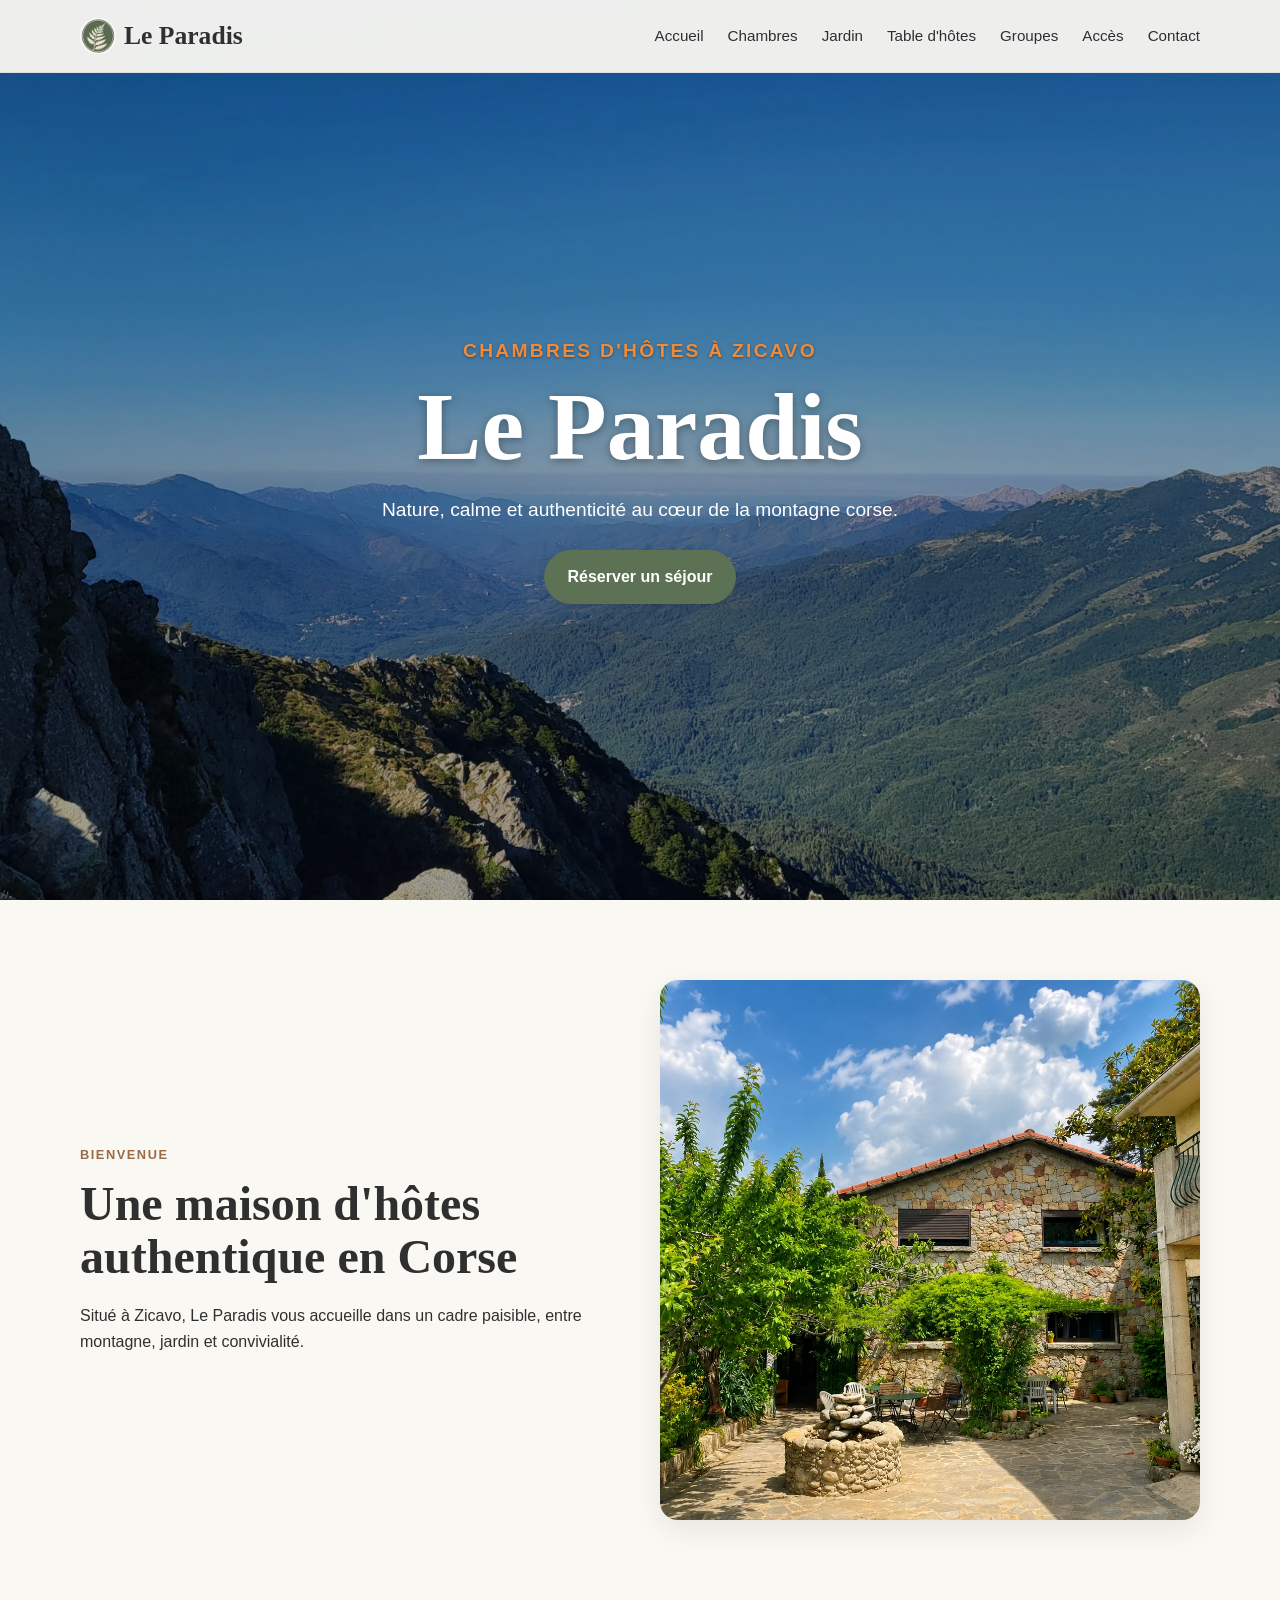
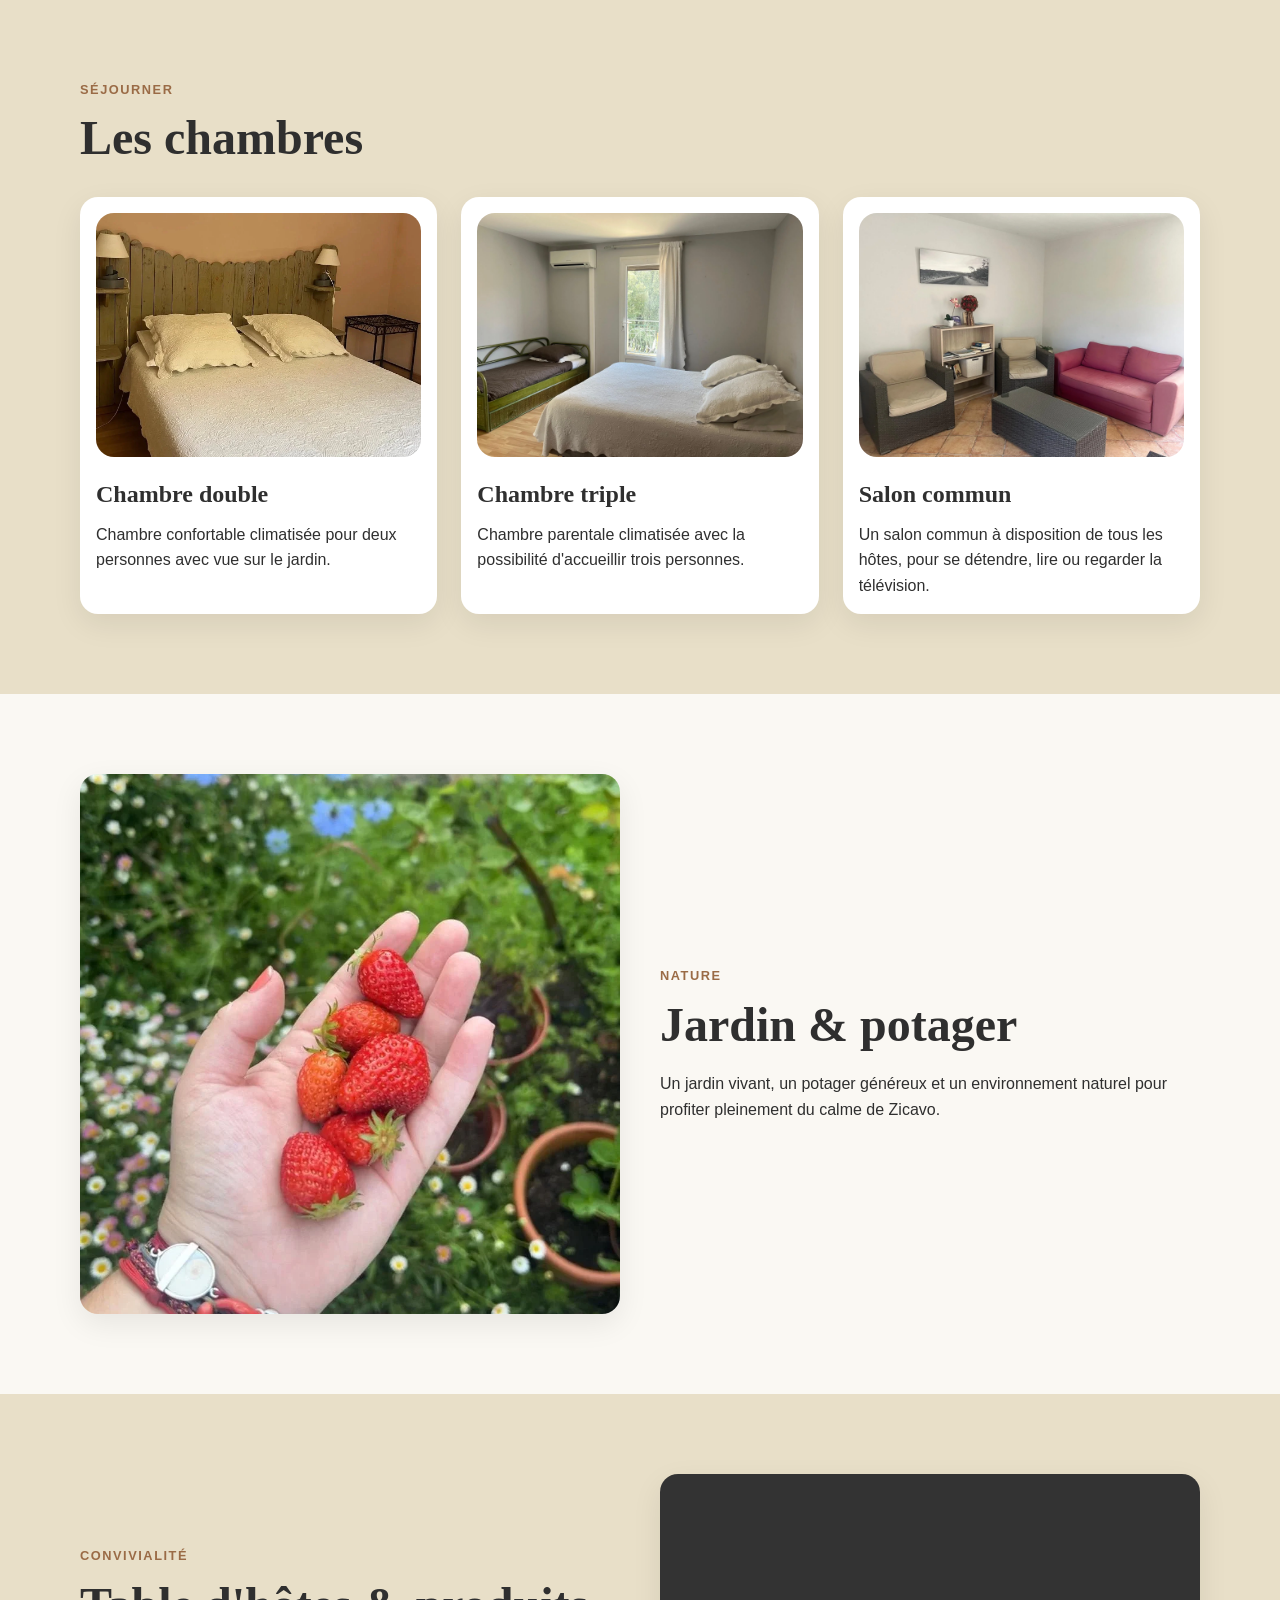
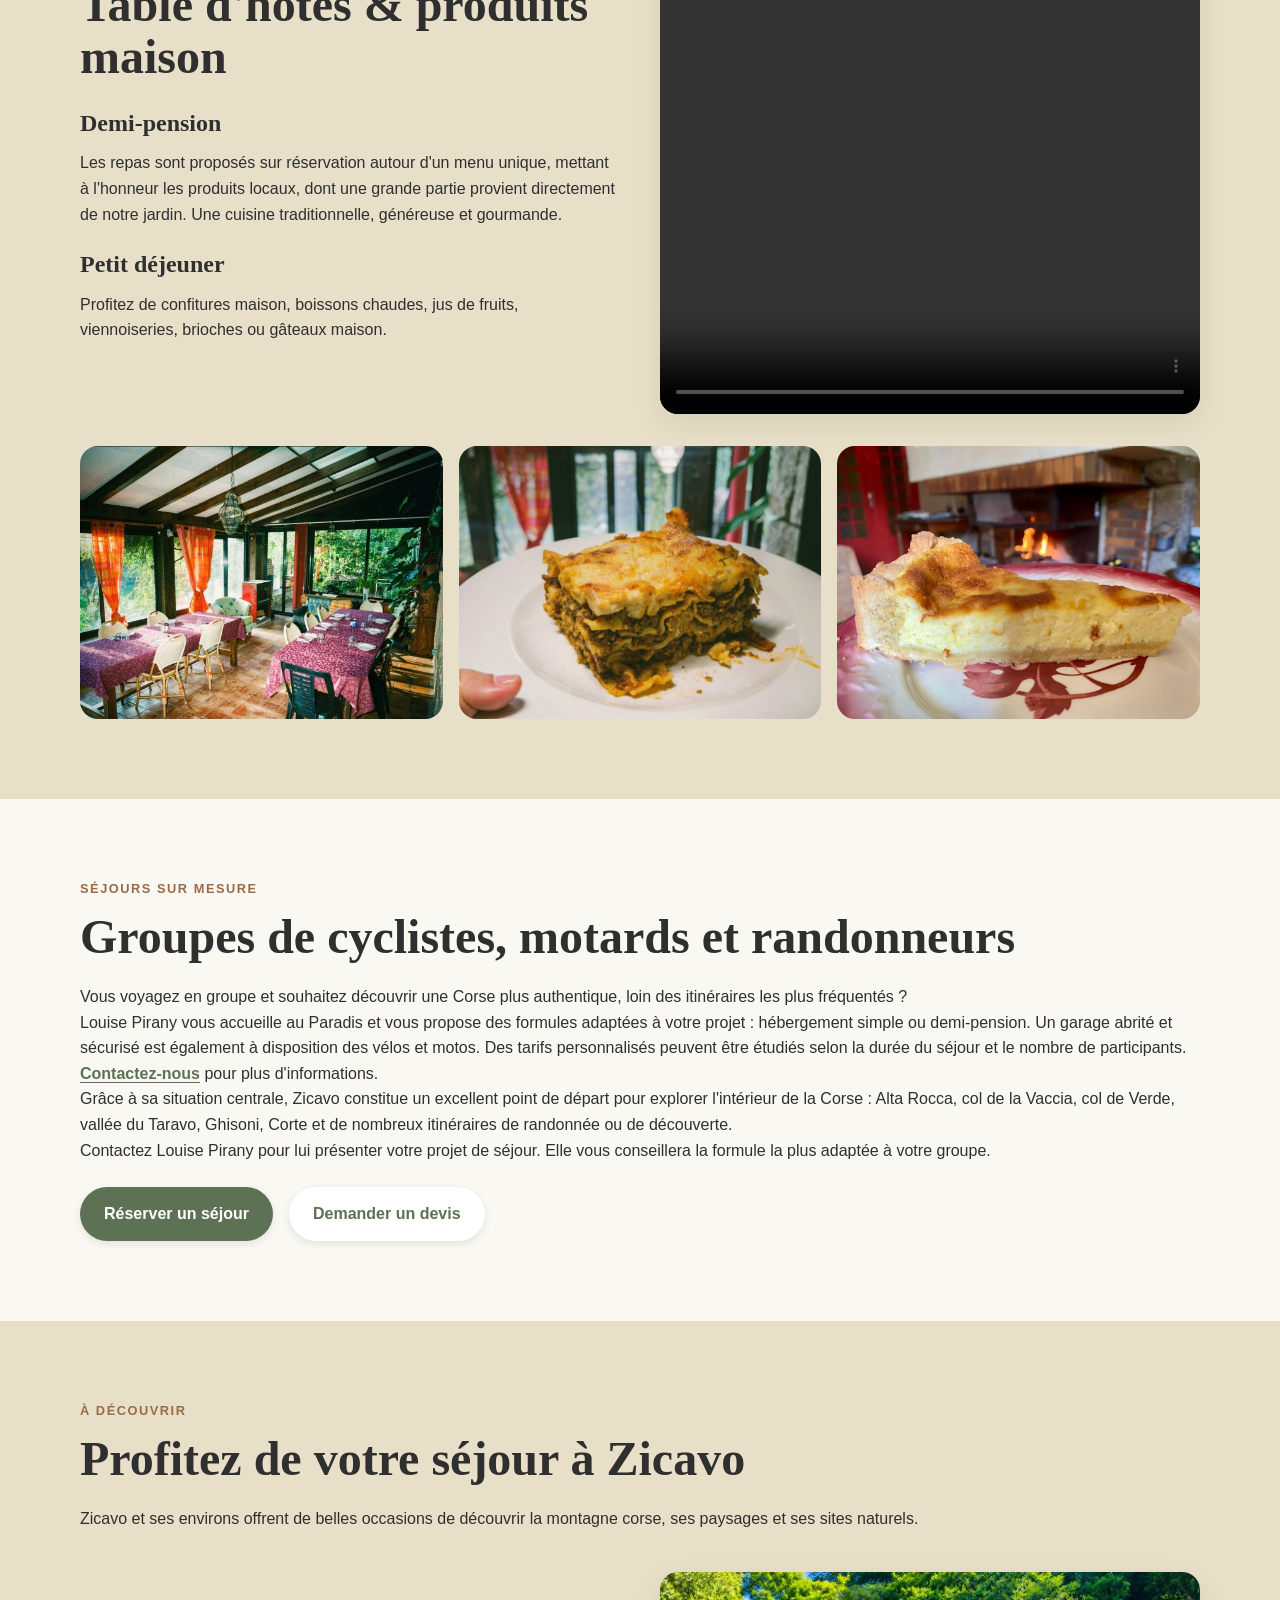
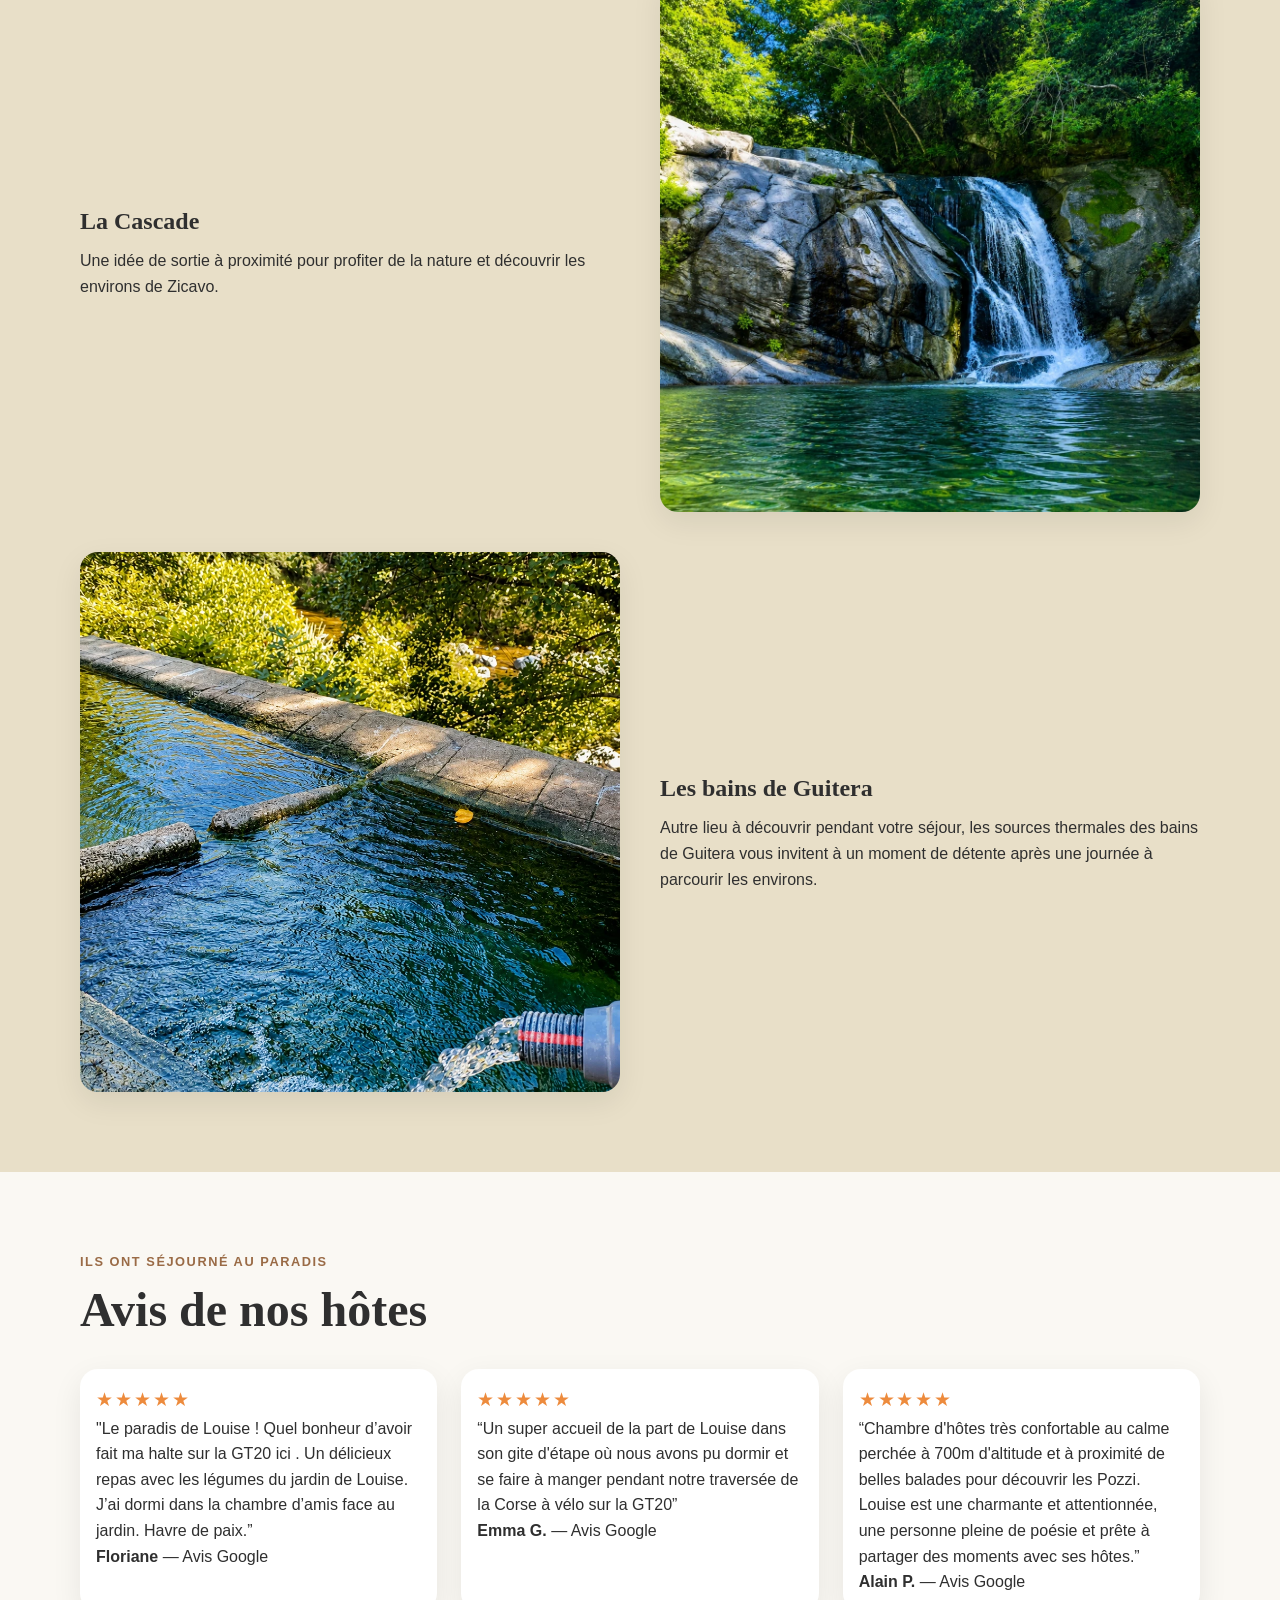
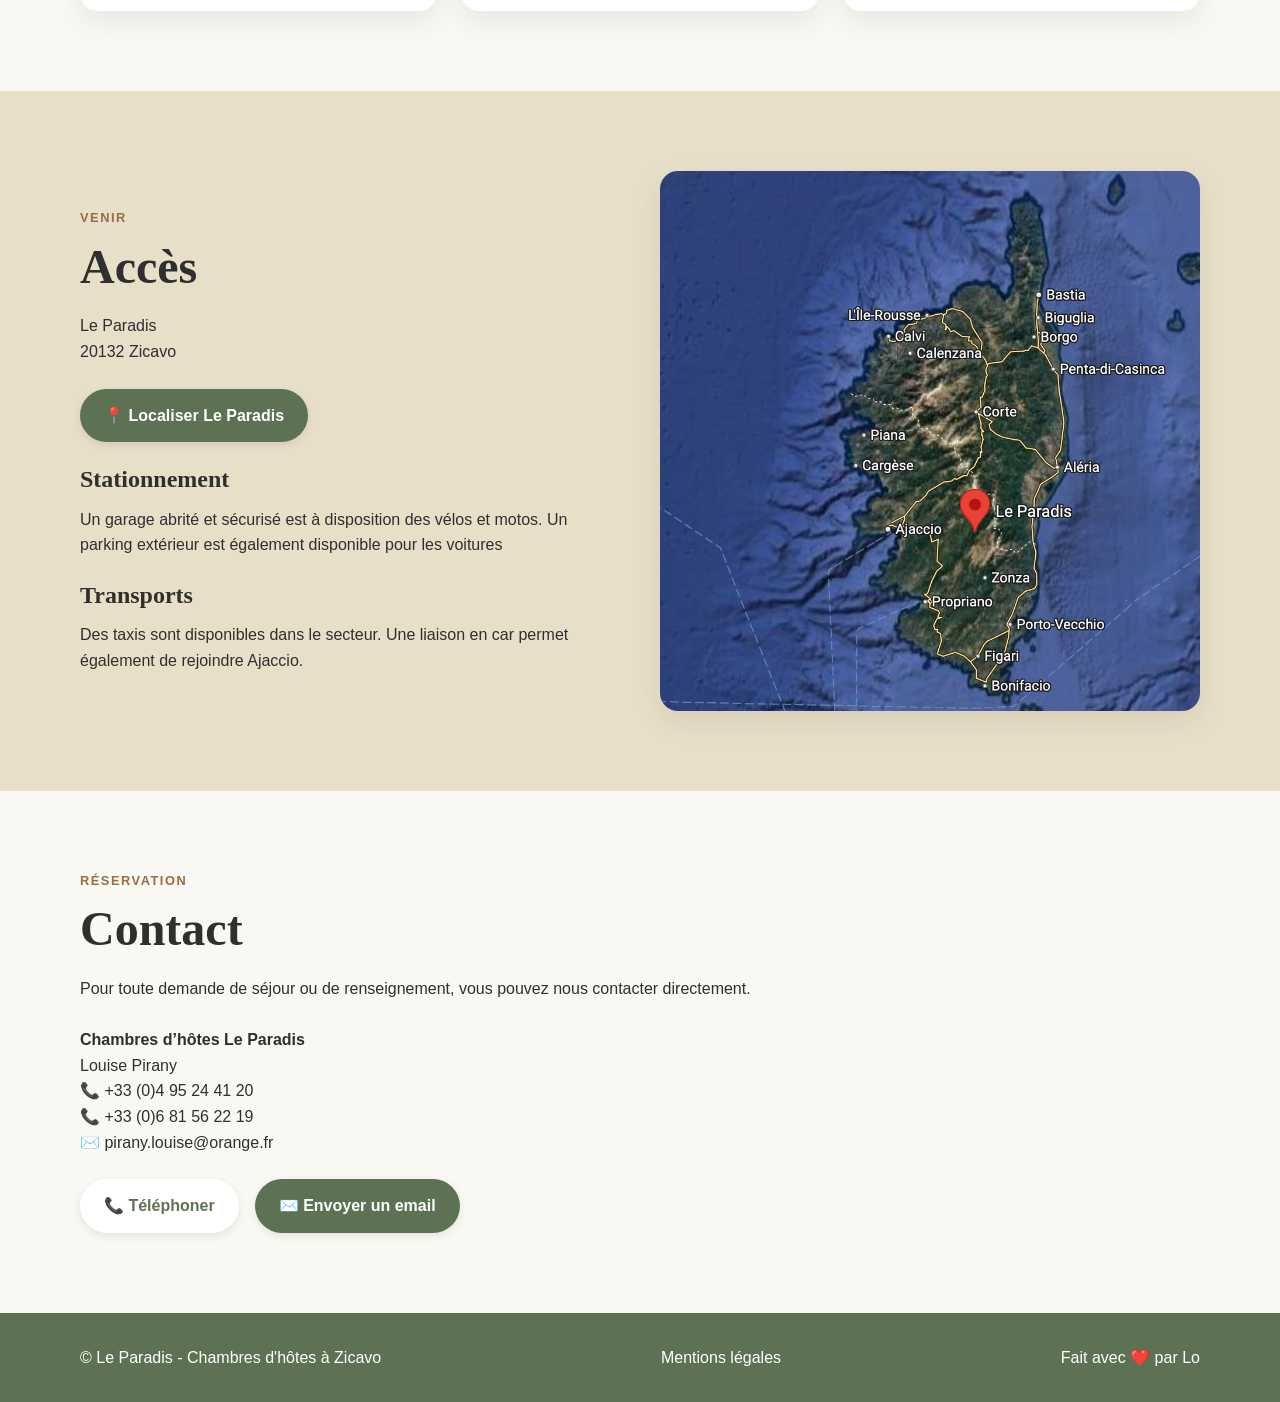
==== commit 50bb3d7f: "add images and stars for reviews section" ====
--- a/index.html
+++ b/index.html
@@ -135,9 +135,7 @@
 
         <section id="repas" class="section section-alt">
             <div class="container">
-
                 <div class="grid-2">
-
                     <div class="meal-text">
                         <p class="eyebrow">Convivialité</p>
                         <h2>Table d'hôtes & produits maison</h2>
@@ -151,7 +149,6 @@
                             viennoiseries, brioches ou gâteaux maison.
                         </p>
                     </div>
-
                     <div class="meal-video">
                         <video controls preload="metadata" playsinline>
                             <source src="videos/table-hotes-le-paradis-zicavo.mp4" type="video/mp4">
@@ -226,26 +223,47 @@
         </section>
 
         <section class="section section-alt">
-            <div class="container">
-                <p class="eyebrow">À découvrir</p>
-                <h2>Profitez de votre séjour à Zicavo</h2>
-
-                <p>
-                    Zicavo et ses environs offrent de belles occasions de découvrir la montagne
-                    corse, ses paysages et ses sites naturels.
-                </p>
-
-                <h3>La Cascade</h3>
-                <p>
-                    Une idée de sortie à proximité pour profiter de la nature et découvrir
-                    les environs de Zicavo.
-                </p>
-
-                <h3>Les bains de Guitera</h3>
-                <p>
-                    Autre lieu à découvrir pendant votre séjour, les bains de Guitera
-                    permettent de prolonger l'exploration de la région.
-                </p>
+            <div class="container discover-content">
+
+                <div>
+                    <p class="eyebrow">À découvrir</p>
+                    <h2>Profitez de votre séjour à Zicavo</h2>
+                    <p>
+                        Zicavo et ses environs offrent de belles occasions de découvrir la montagne
+                        corse, ses paysages et ses sites naturels.
+                    </p>
+                </div>
+
+                <div class="grid-2">
+                    <div>
+                        <h3>La Cascade</h3>
+                        <p>
+                            Une idée de sortie à proximité pour profiter de la nature et découvrir
+                            les environs de Zicavo.
+                        </p>
+                    </div>
+                    <div class="image-placeholder">
+                        <img src="images/alentours/cascade-zicavo.webp"
+                            alt="Cascade dans les environs de Zicavo en Corse" class="section-image" width="800"
+                            height="600" loading="lazy">
+                    </div>
+                </div>
+
+                <div class="grid-2">
+                    <div class="image-placeholder">
+                        <img src="images/alentours/bain-de-guitera.webp"
+                            alt="Les sources thermales des bains de Guitera près de Zicavo en Corse"
+                            class="section-image" width="800" height="600" loading="lazy">
+                    </div>
+                    <div>
+                        <h3>Les bains de Guitera</h3>
+                        <p>
+                            Autre lieu à découvrir pendant votre séjour, les sources thermales des bains de Guitera vous
+                            invitent à un moment de détente après une journée à parcourir les environs.
+                        </p>
+                    </div>
+                </div>
+
             </div>
         </section>
 
@@ -256,6 +274,7 @@
 
                 <div class="cards">
                     <article class="card">
+                        <p class="rating" aria-label="5 étoiles sur 5">★★★★★</p>
                         <p>
                             "Le paradis de Louise !
                             Quel bonheur d’avoir fait ma halte sur la GT20 ici .
@@ -266,6 +285,7 @@
                     </article>
 
                     <article class="card">
+                        <p class="rating" aria-label="5 étoiles sur 5">★★★★★</p>
                         <p>
                             “Un super accueil de la part de Louise dans son gite d'étape où nous avons pu dormir et se
                             faire à manger pendant notre traversée de la Corse à vélo sur la GT20”
@@ -274,6 +294,7 @@
                     </article>
 
                     <article class="card">
+                        <p class="rating" aria-label="5 étoiles sur 5">★★★★★</p>
                         <p>
                             “Chambre d'hôtes très confortable au calme perchée à 700m d'altitude et à proximité de
                             belles balades pour découvrir les Pozzi. Louise est une charmante et attentionnée, une
@@ -286,7 +307,7 @@
             </div>
         </section>
 
-        <section id="acces" class="section">
+        <section id="acces" class="section section-alt">
             <div class="container grid-2">
                 <div>
                     <p class="eyebrow">Venir</p>
@@ -323,7 +344,7 @@
             </div>
         </section>
 
-        <section id="contact" class="section section-alt">
+        <section id="contact" class="section">
             <div class="container">
                 <p class="eyebrow">Réservation</p>
                 <h2>Contact</h2>
--- a/css/style.css
+++ b/css/style.css
@@ -2,11 +2,13 @@
   --color-primary: #5d7255;
   --color-secondary: #e8dfc8;
   --color-accent: #9a6b46;
+  --color-rating: #ed8b3d;
 
   --color-text: #2f2f2f;
   --color-muted: #6f6f6f;
   --color-background: #faf8f3;
   --color-white: #ffffff;
+
 
   --font-heading: Georgia, serif;
   --font-body: Arial, sans-serif;
@@ -251,6 +253,12 @@
   margin-top: 0;
 }
 
+/* discover-section */
+.discover-content {
+  display: grid;
+  gap: var(--space-lg);
+}
+
 /* Cards */
 .cards {
   display: grid;
@@ -304,6 +312,12 @@
   height: 100%;
   object-fit: cover;
   display: block;
+}
+
+.rating {
+  color: var(--color-rating);
+  font-size: 1.2rem;
+  letter-spacing: 0.1em;
 }
 
 /* video */
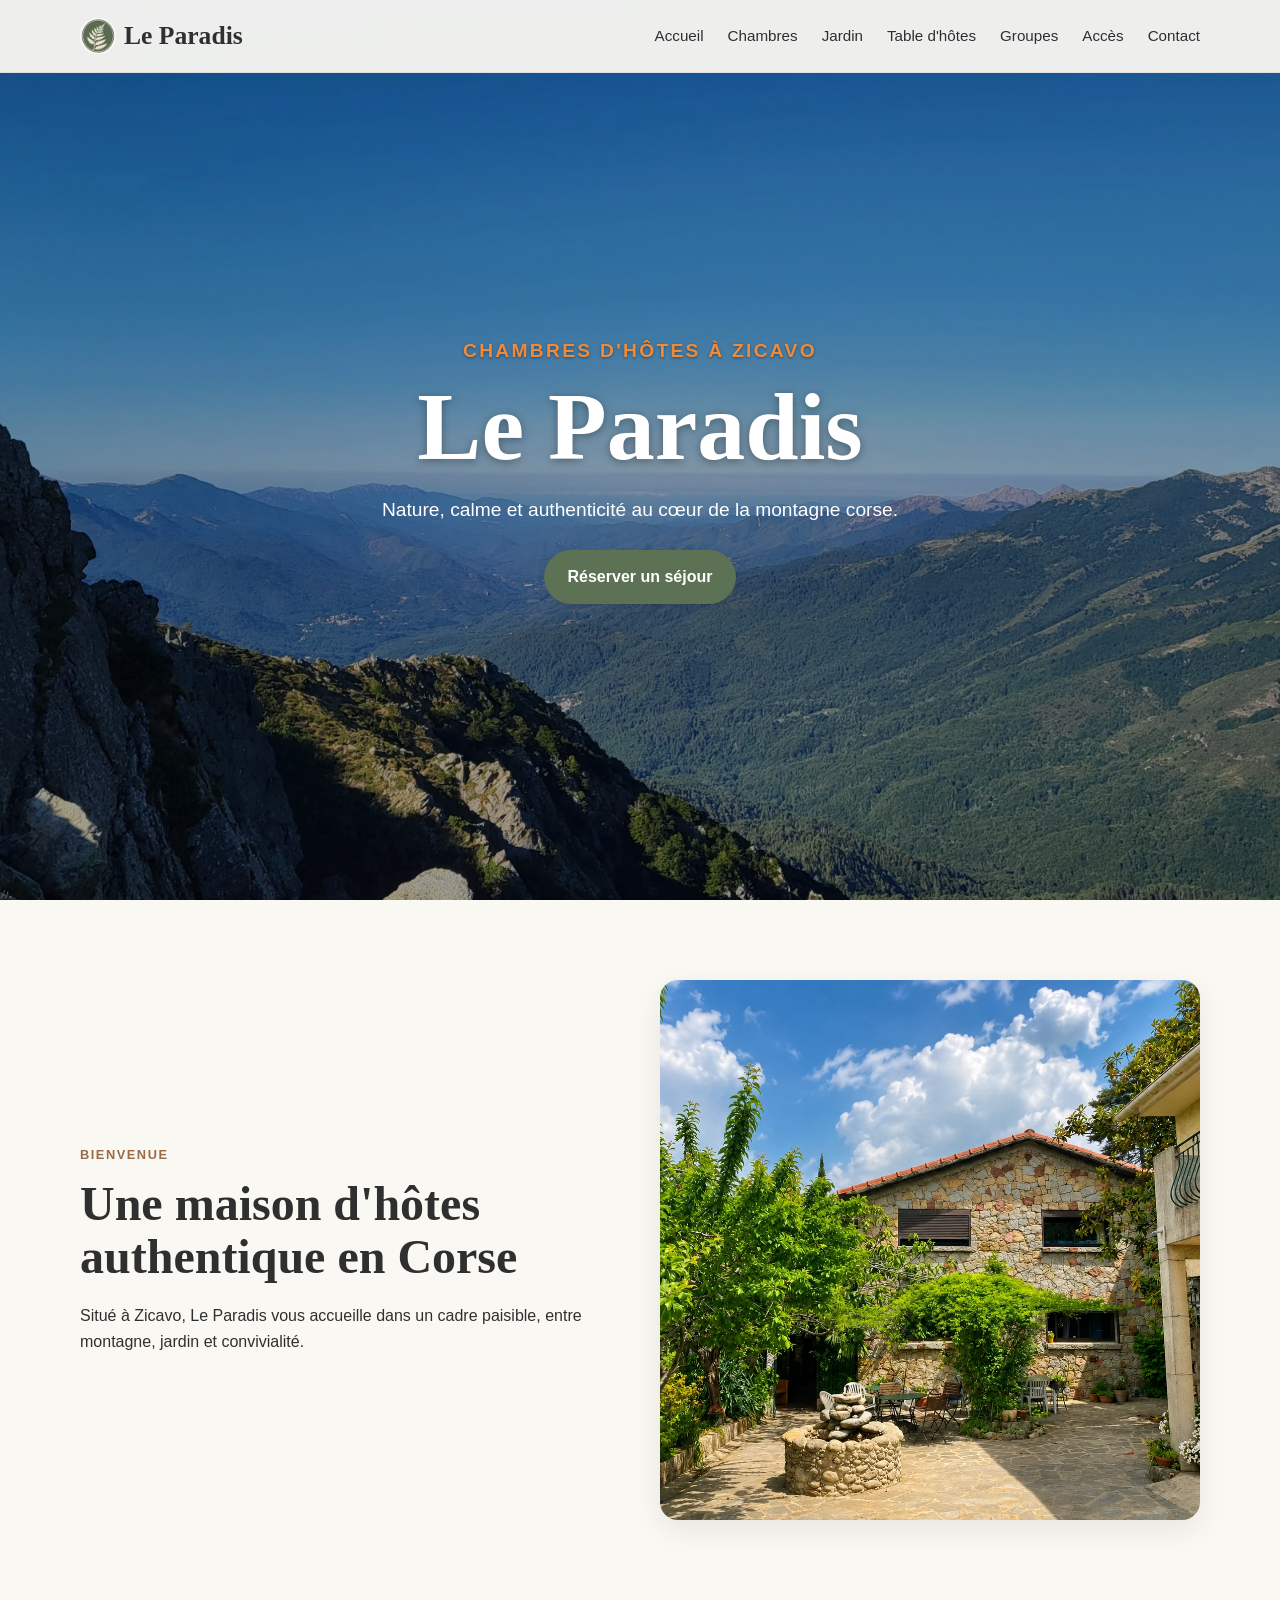
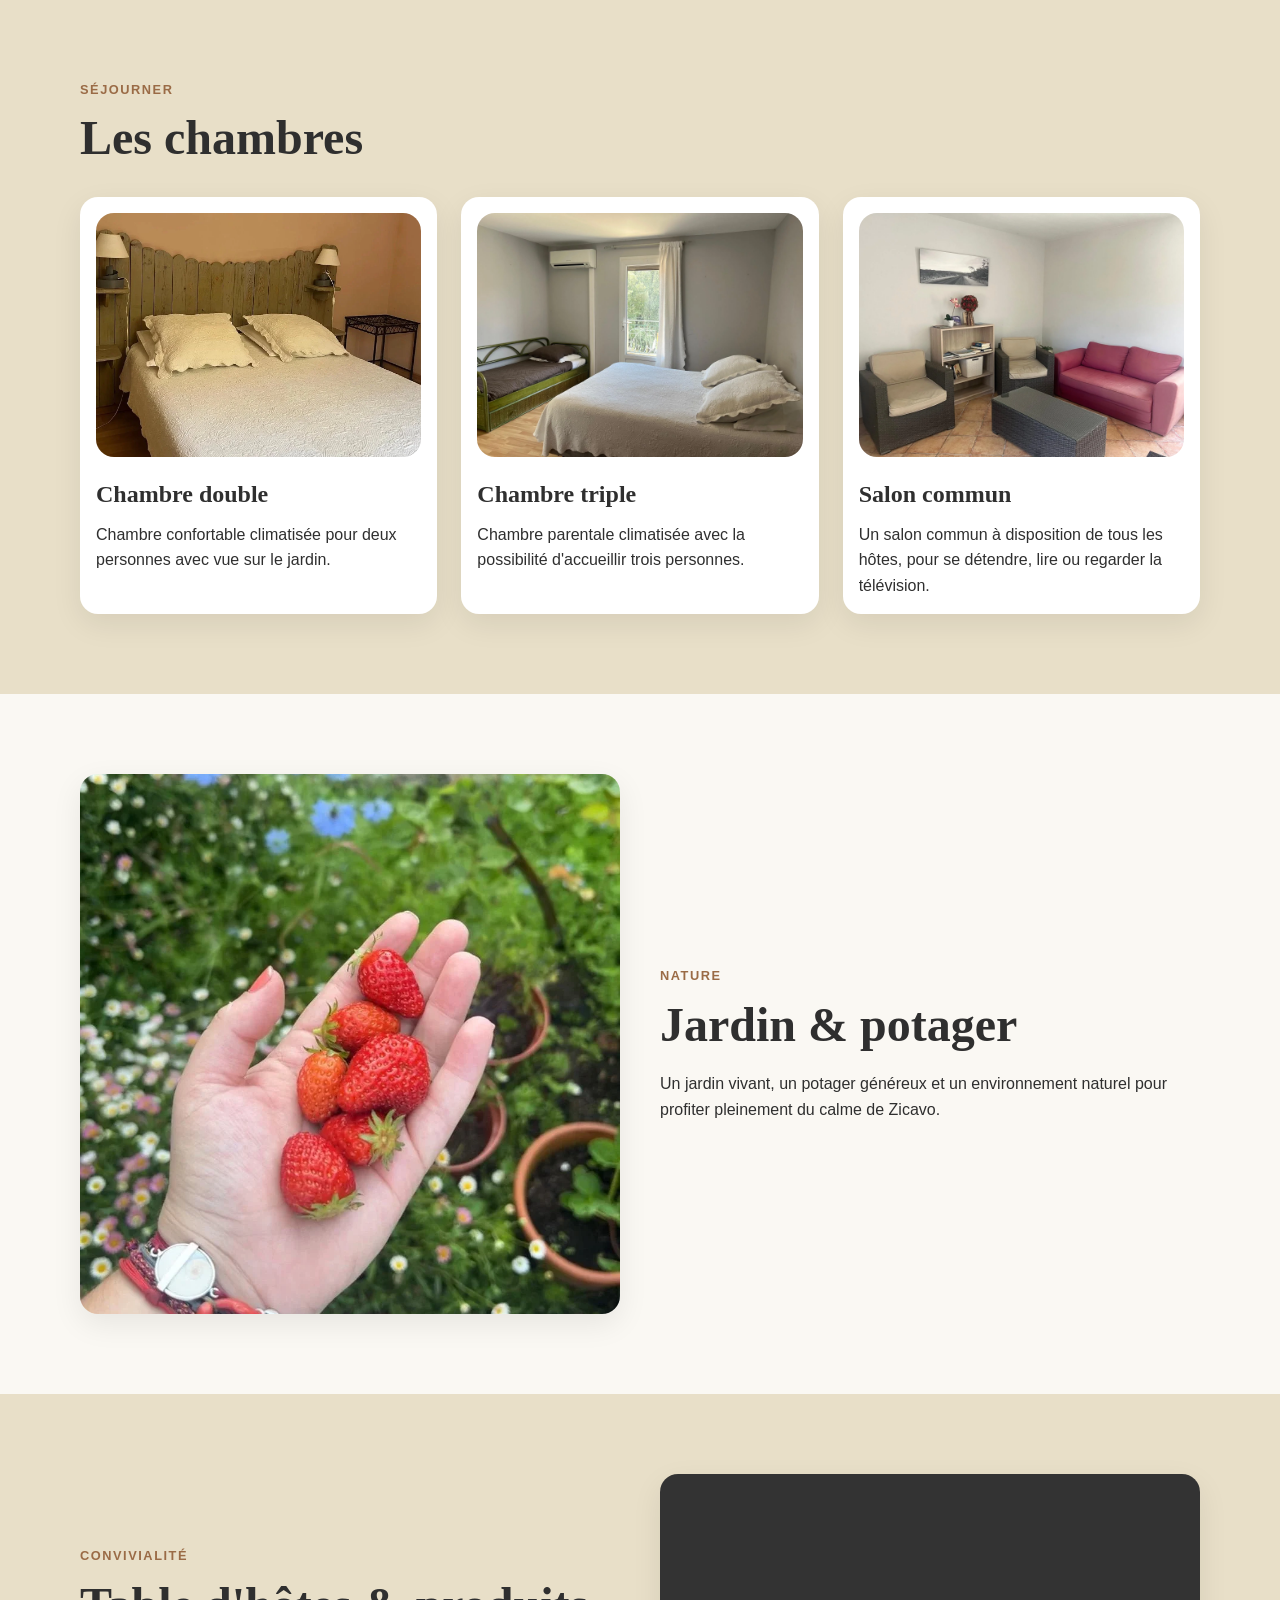
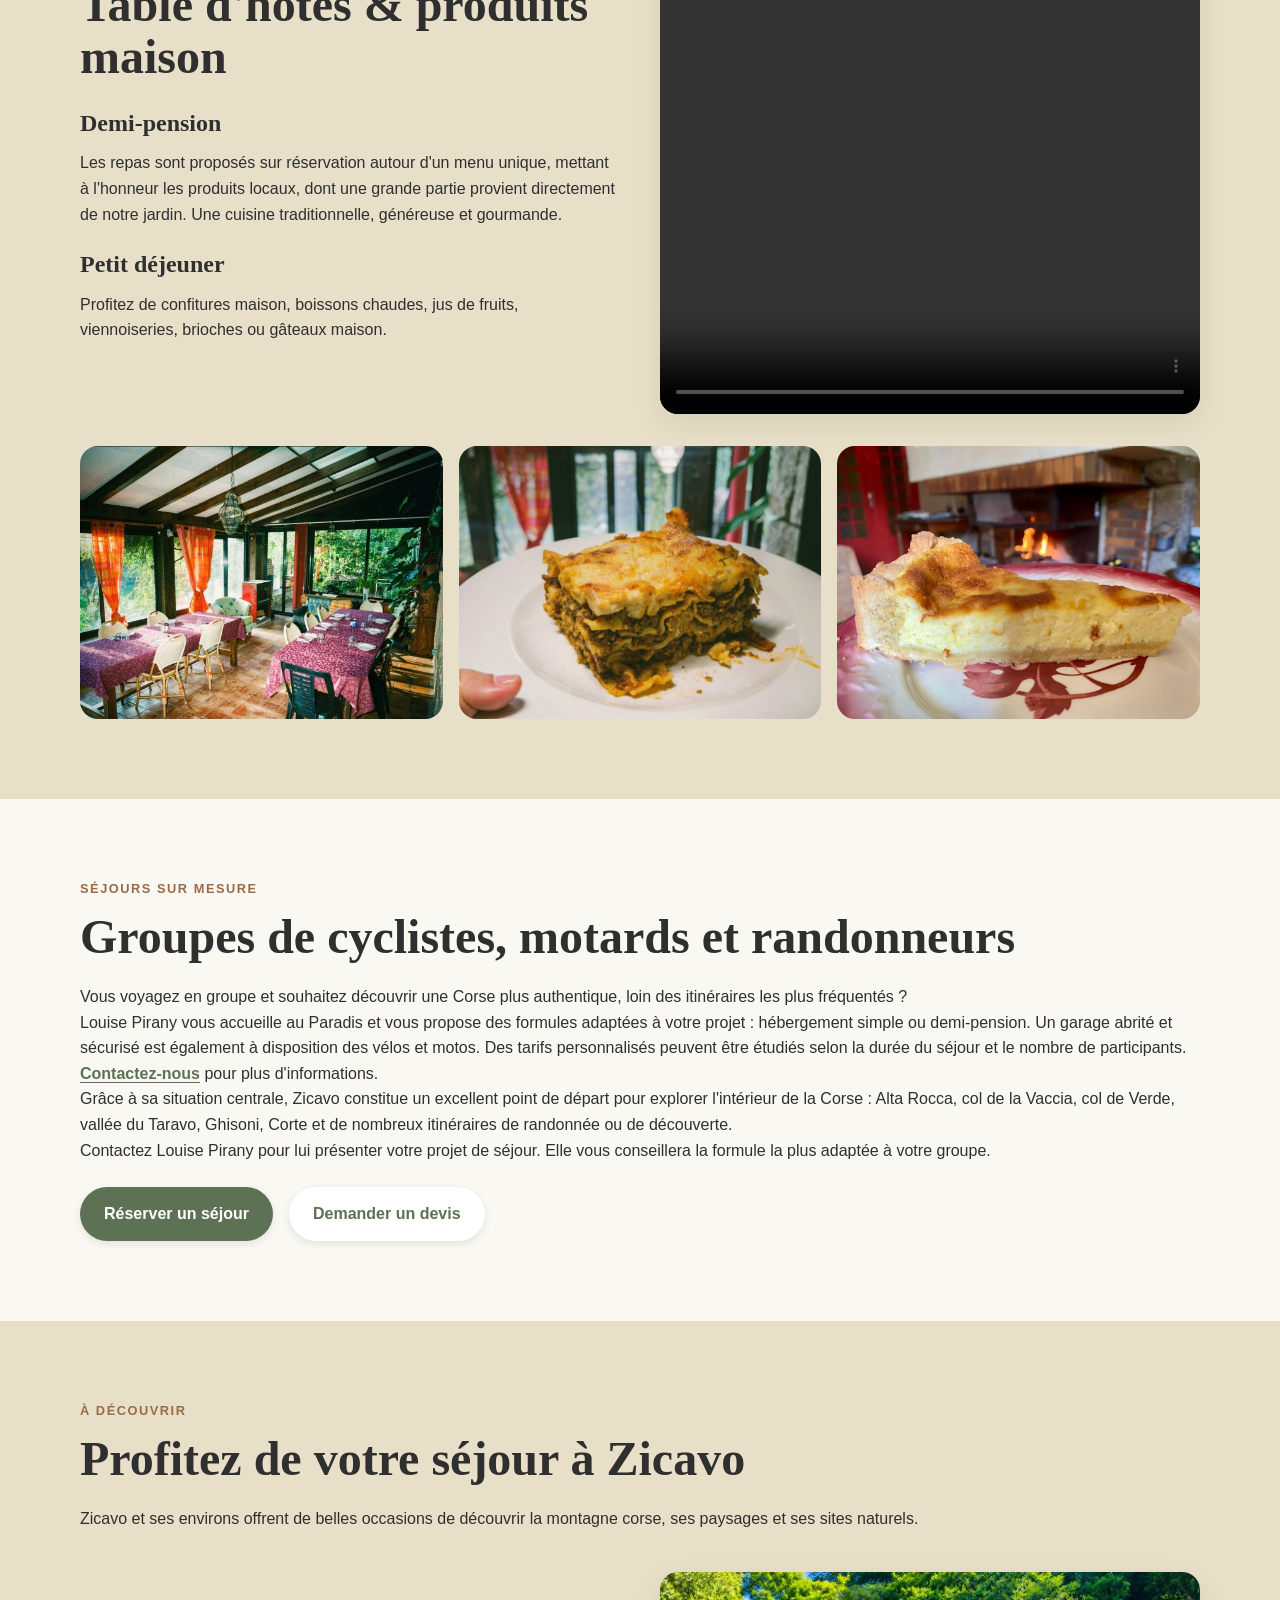
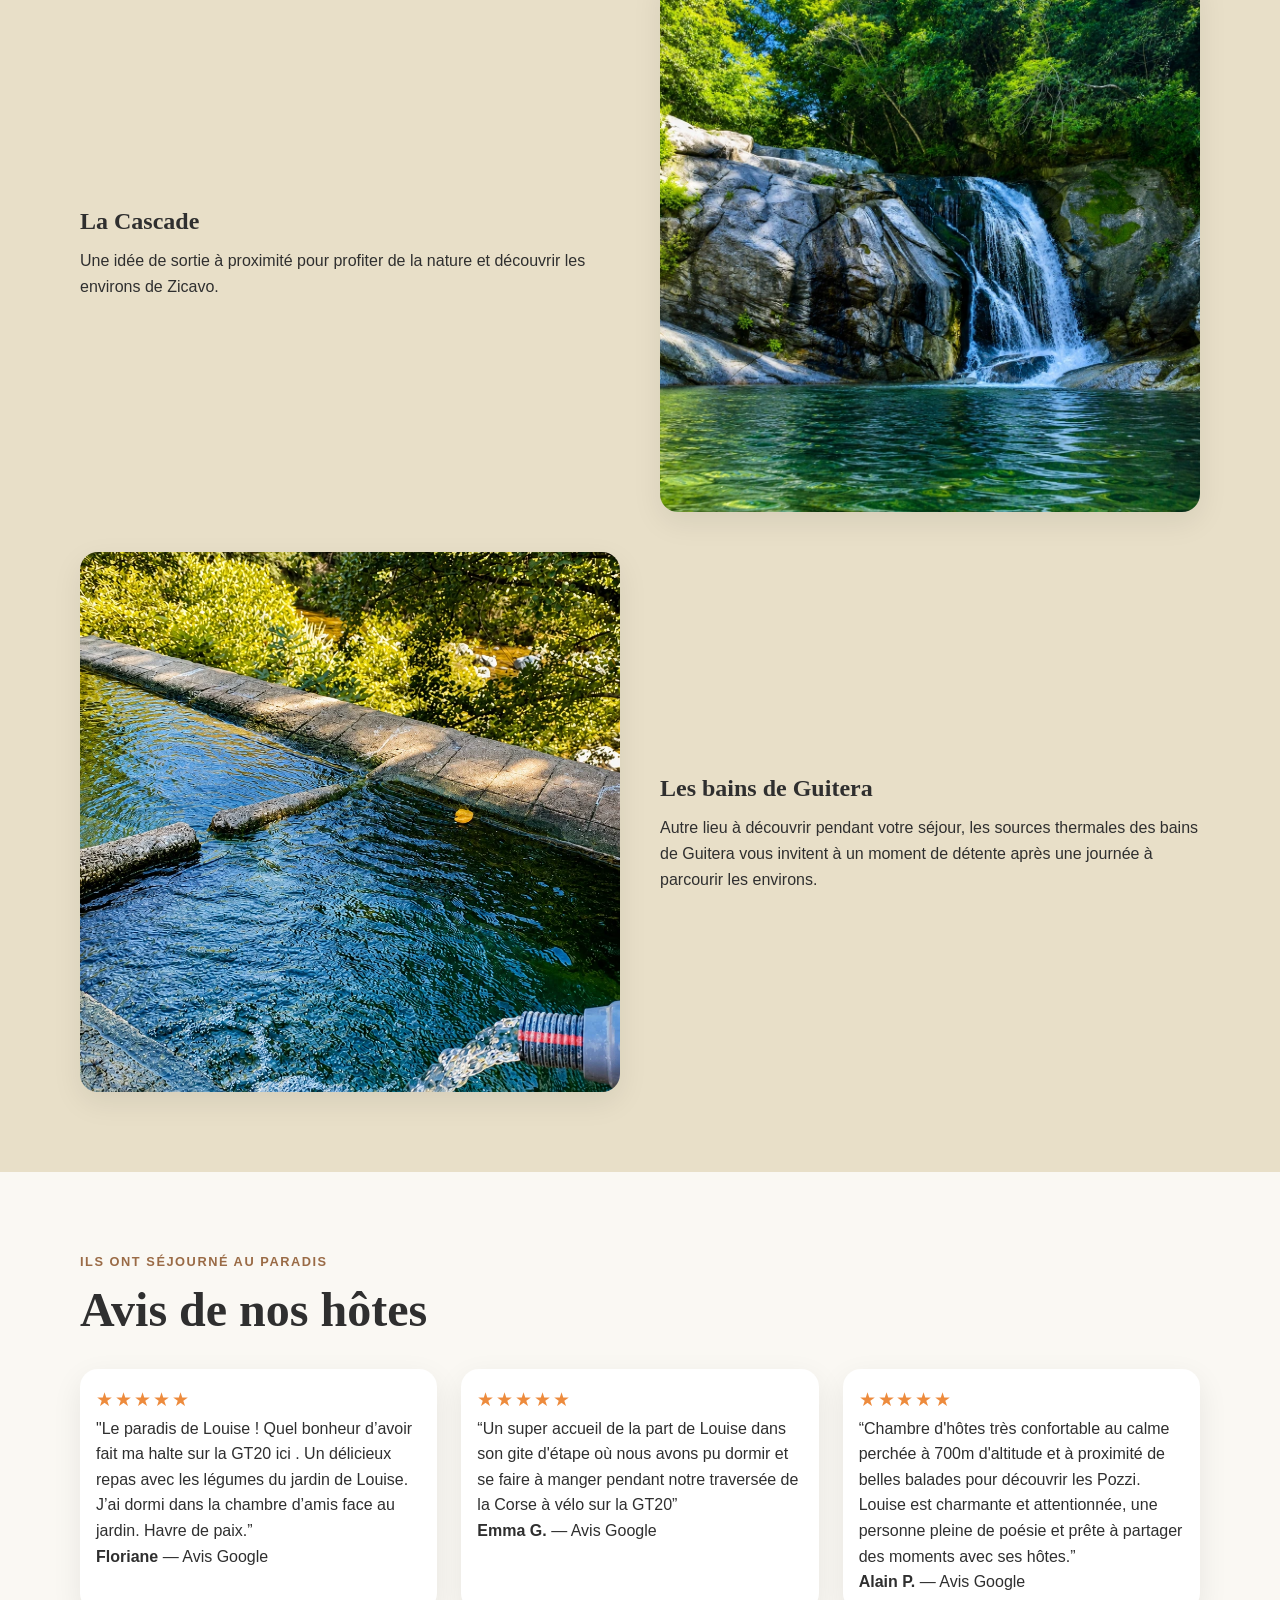
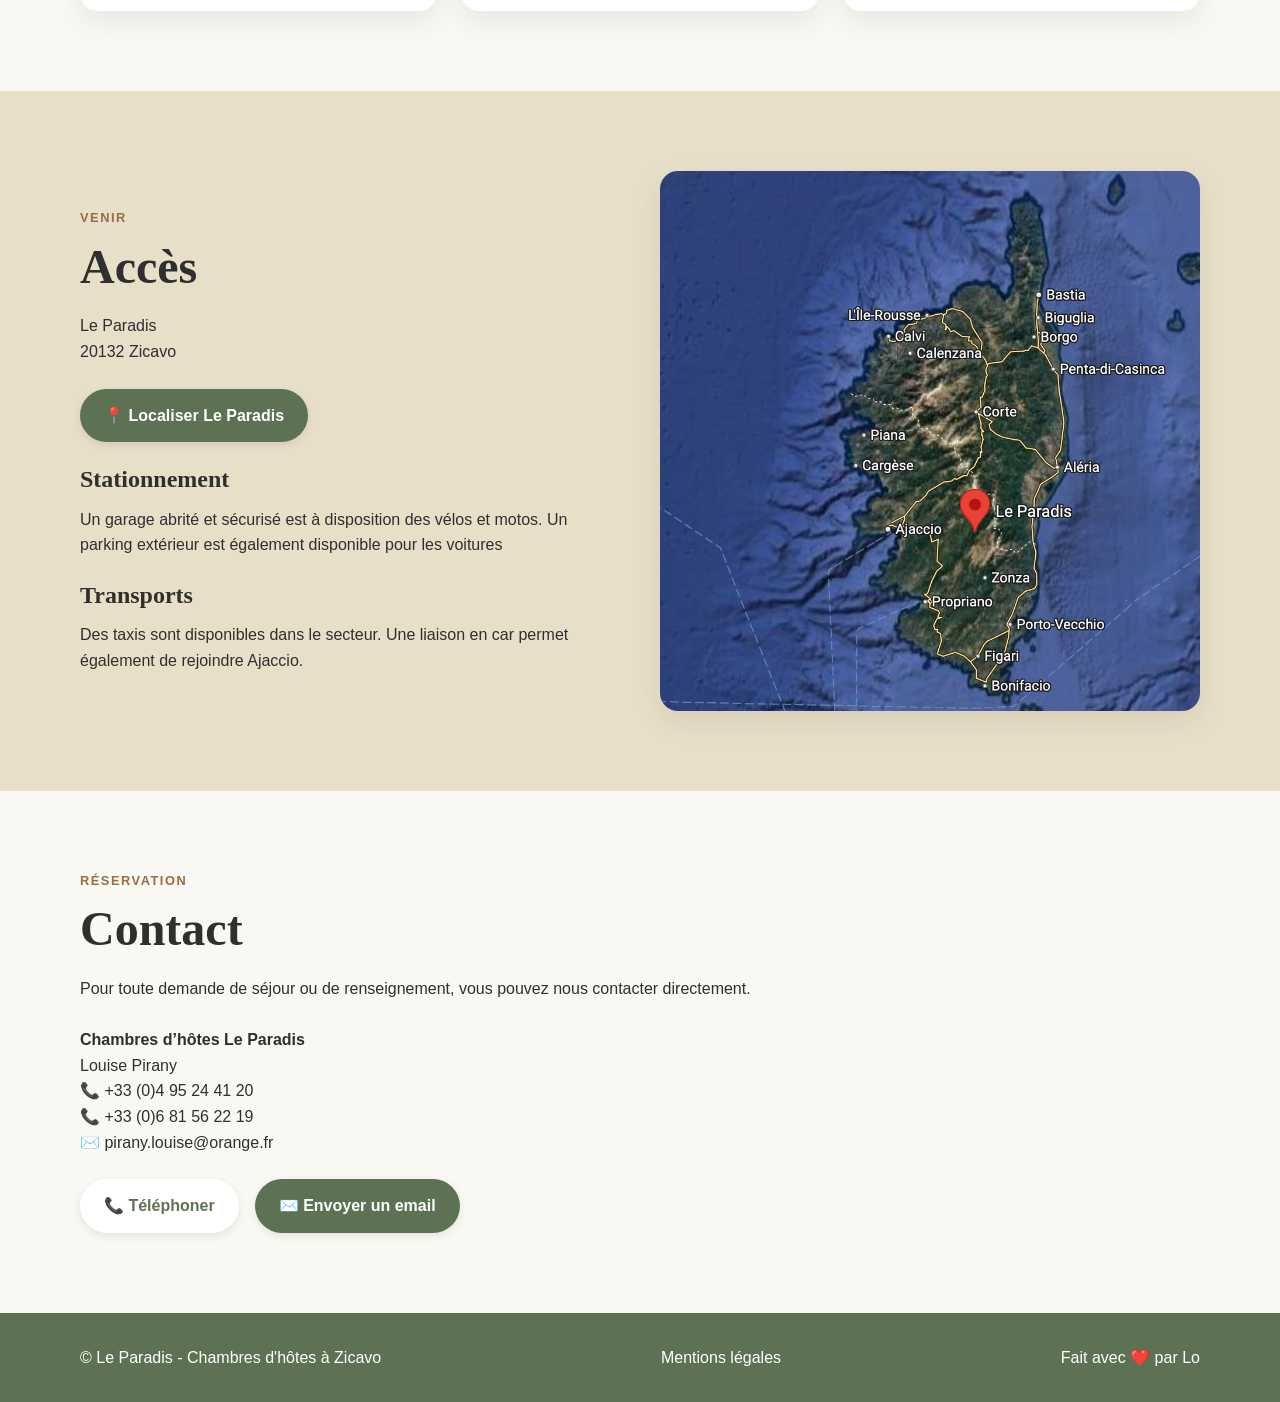
==== commit d4cb9890: "typo" ====
--- a/index.html
+++ b/index.html
@@ -297,9 +297,8 @@
                         <p class="rating" aria-label="5 étoiles sur 5">★★★★★</p>
                         <p>
                             “Chambre d'hôtes très confortable au calme perchée à 700m d'altitude et à proximité de
-                            belles balades pour découvrir les Pozzi. Louise est une charmante et attentionnée, une
-                            personne
-                            pleine de poésie et prête à partager des moments avec ses hôtes.”
+                            belles balades pour découvrir les Pozzi. Louise est charmante et attentionnée, une
+                            personne pleine de poésie et prête à partager des moments avec ses hôtes.”
                         </p>
                         <p><strong>Alain P.</strong> — Avis Google</p>
                     </article>
@@ -336,7 +335,7 @@
                 <div class="image-placeholder">
                     <a href="https://www.google.com/maps/search/?api=1&query=Le+Paradis+Zicavo" target="_blank"
                         rel="noopener noreferrer">
-                        <img src="images/acces/le-paradis-route-zicavo.png"
+                        <img src="images/acces/le-paradis-route-zicavo.webp"
                             alt="Route d'accès à la maison d'hôtes Le Paradis à Zicavo en Corse, nature et montagne"
                             class="section-image" width="800" height="600" loading="lazy" />
                     </a>
